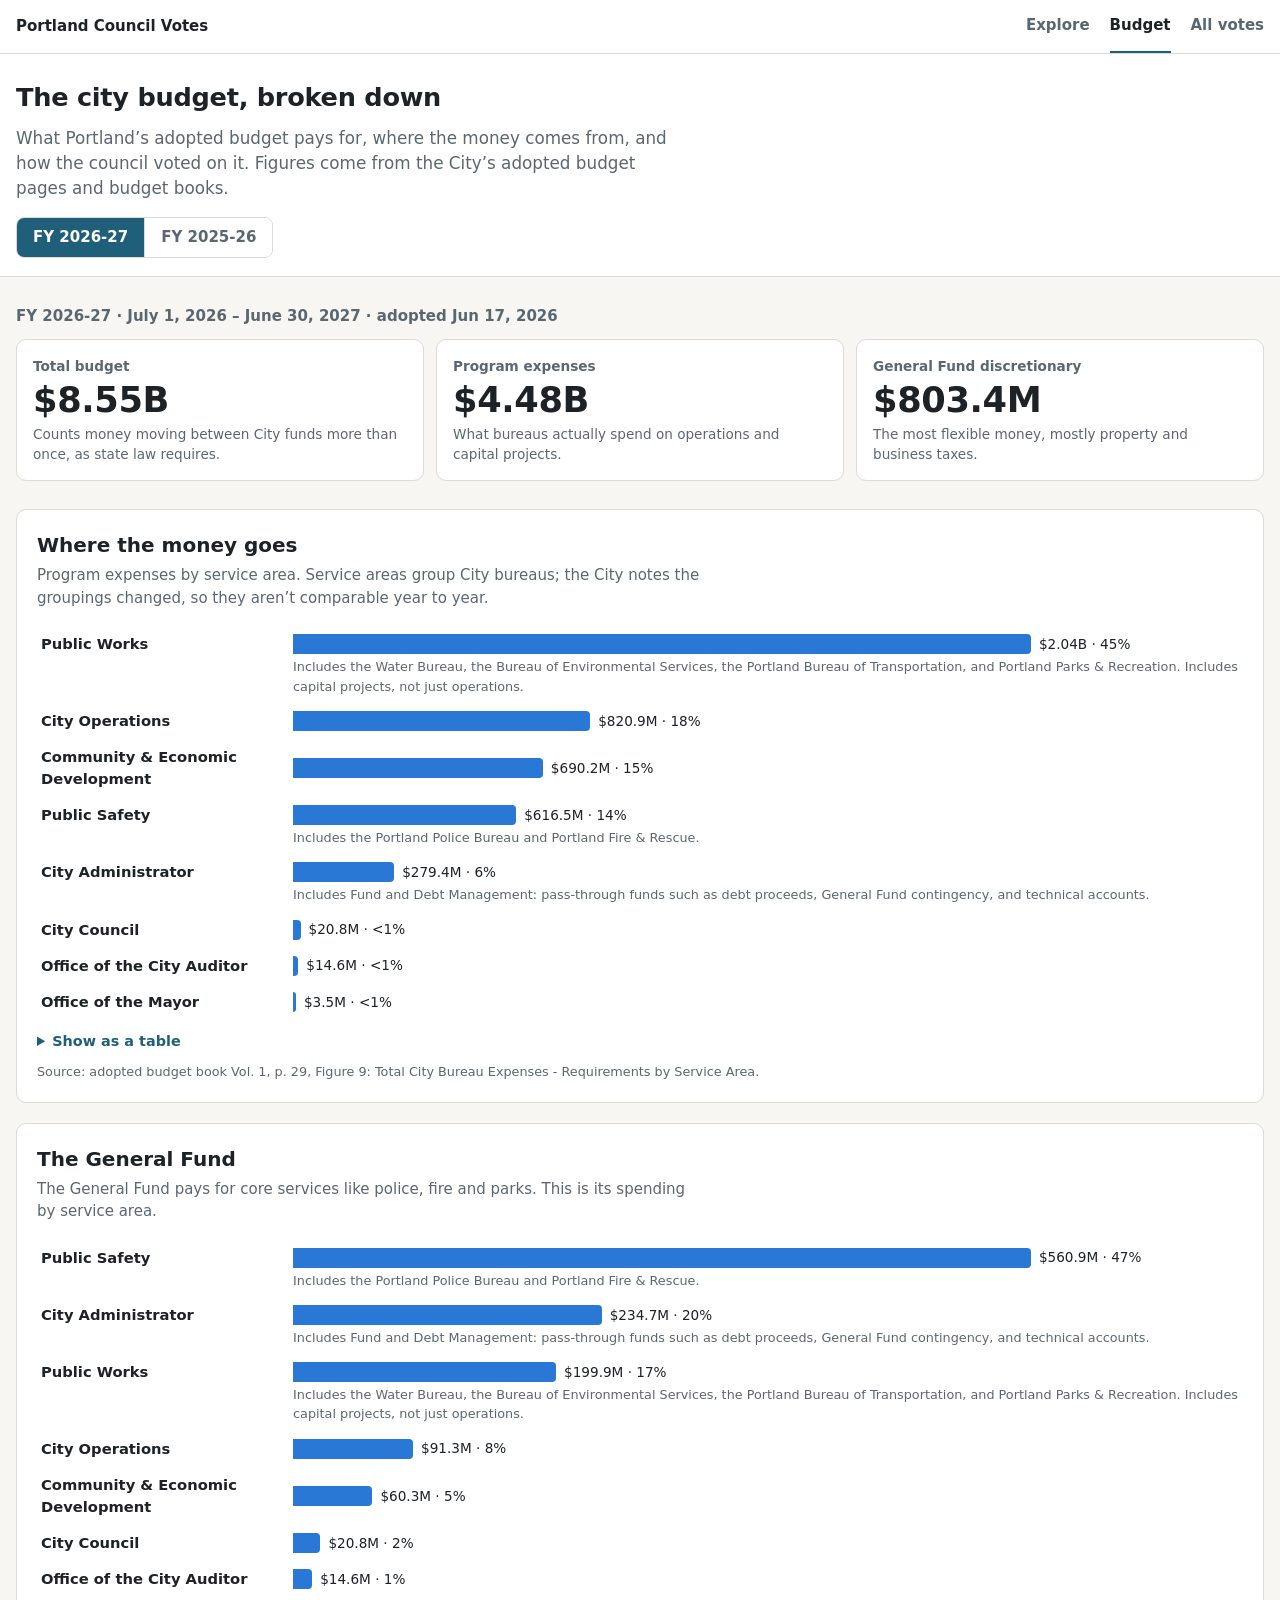
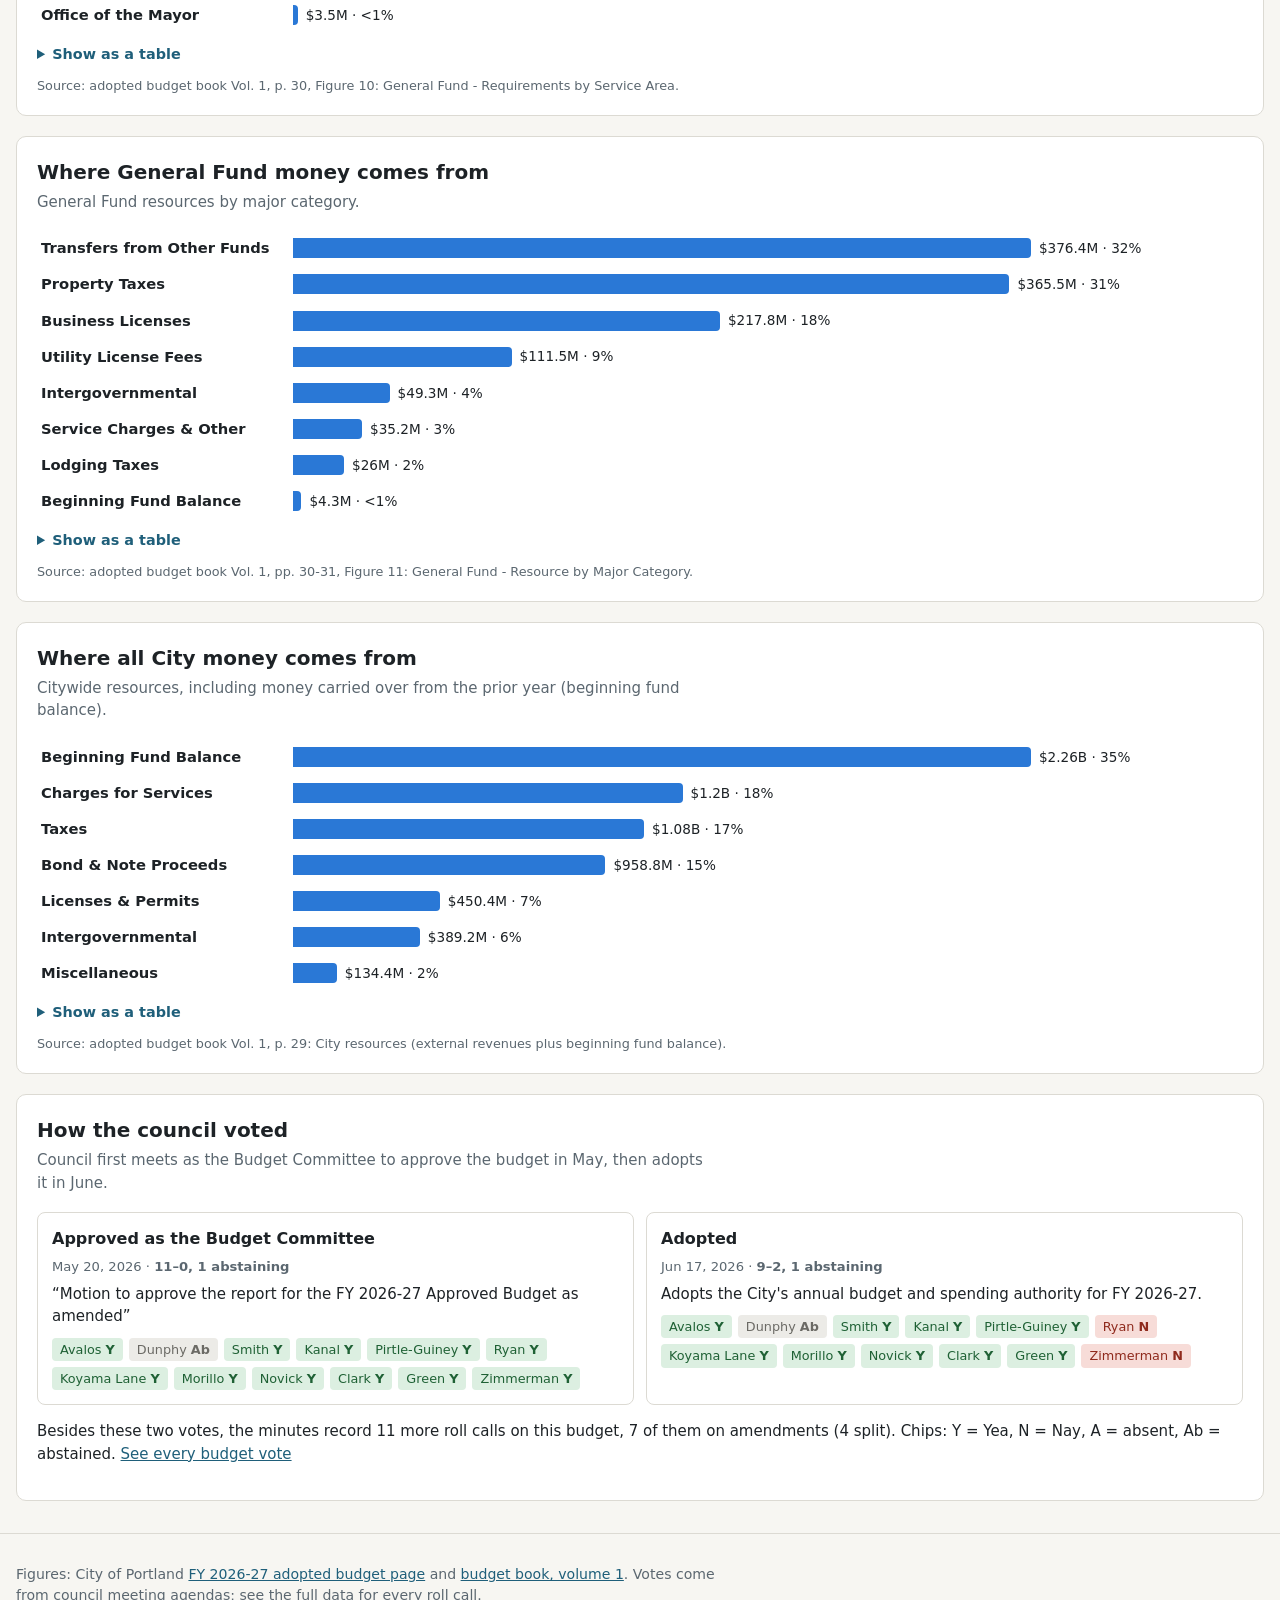
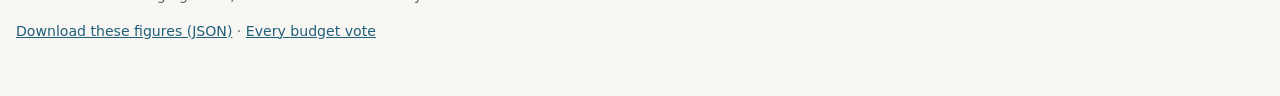
==== budget.html @ 627d837e "Add a budget breakdown page budget.html shows each adopted budget (FY 2025-26 and FY 2026-27): headl" ====
<!doctype html>
<html lang="en">
<head>
  <meta charset="utf-8">
  <meta name="viewport" content="width=device-width, initial-scale=1">
  <title>City Budget · Portland Council Votes</title>
  <meta name="description" content="Portland's adopted city budget broken down: where the money goes, where it comes from, and how the council voted on it.">
  <link rel="stylesheet" href="assets/style.css">
</head>
<body>
  <nav class="site-nav">
    <div class="wrap">
      <a class="brand" href="./">Portland Council Votes</a>
      <a href="./">Explore</a>
      <a href="budget.html" aria-current="page">Budget</a>
      <a href="data.html">All votes</a>
    </div>
  </nav>

  <header class="page-header">
    <div class="wrap">
      <h1>The city budget, broken down</h1>
      <p class="lede">What Portland’s adopted budget pays for, where the money comes from, and how the council voted on it. Figures come from the City’s adopted budget pages and budget books.</p>
      <div class="year-switch" role="radiogroup" aria-label="Budget year" id="years"></div>
    </div>
  </header>

  <main class="wrap" id="budget" aria-live="polite">
    <p class="empty">Loading the budget…</p>
  </main>

  <footer class="site-footer wrap">
    <p id="sources"></p>
    <p><a href="data/budget.json" download>Download these figures (JSON)</a> · <a href="data.html#theme=FY+Budget&amp;show=all">Every budget vote</a></p>
  </footer>

  <script src="assets/common.js"></script>
  <script src="assets/budget.js"></script>
</body>
</html>
---- assets/style.css ----
:root {
  color-scheme: light dark;
  --bg: #f7f6f2;
  --surface: #ffffff;
  --text: #1d2226;
  --muted: #5b6770;
  --rule: #dcdad3;
  --accent: #1f5f7a;
  --accent-soft: #e3eef3;
  --on-accent: #ffffff;
  --tag-theme-bg: #e3eef3;
  --tag-theme-fg: #1f4f63;
  --tag-place-bg: #eeeae0;
  --tag-place-fg: #5a4a2a;
  --yea-bg: #dcefe1;
  --yea-fg: #1f6135;
  --nay-bg: #f7dcd8;
  --nay-fg: #8f2a1d;
  --other-bg: #ecebe7;
  --other-fg: #6b6a65;
  --split: #b5561f;
  --focus-ring: #1f5f7a;
  --bar: #2a78d6;
}

@media (prefers-color-scheme: dark) {
  :root:not([data-theme="light"]) {
    --bg: #14171a;
    --surface: #1c2024;
    --text: #e6e8ea;
    --muted: #9ba5ad;
    --rule: #30363c;
    --accent: #7fbfd9;
    --accent-soft: #1f3540;
    --on-accent: #0e1a20;
    --tag-theme-bg: #1f3540;
    --tag-theme-fg: #b6dcec;
    --tag-place-bg: #3a3326;
    --tag-place-fg: #e5d6b4;
    --yea-bg: #1c3a26;
    --yea-fg: #9fdcaf;
    --nay-bg: #45221d;
    --nay-fg: #f2aea3;
    --other-bg: #2a2e32;
    --other-fg: #a3a8ad;
    --split: #f0a06c;
    --focus-ring: #7fbfd9;
    --bar: #3987e5;
  }
}

* { box-sizing: border-box; }

body {
  margin: 0;
  background: var(--bg);
  color: var(--text);
  font: 15px/1.5 system-ui, -apple-system, "Segoe UI", Roboto, sans-serif;
}

a { color: var(--accent); }

.wrap {
  max-width: 1280px;
  margin: 0 auto;
  padding: 0 16px;
}

.sr-only {
  position: absolute;
  width: 1px;
  height: 1px;
  overflow: hidden;
  clip: rect(0 0 0 0);
  white-space: nowrap;
}

:focus-visible { outline: 2px solid var(--focus-ring); outline-offset: 2px; }

/* Navigation */
.site-nav {
  background: var(--surface);
  border-bottom: 1px solid var(--rule);
}
.site-nav .wrap {
  display: flex;
  flex-wrap: wrap;
  align-items: center;
  gap: 4px 20px;
  min-height: 52px;
}
.site-nav a {
  color: var(--muted);
  text-decoration: none;
  font-weight: 600;
  padding: 14px 0;
  border-bottom: 2px solid transparent;
}
.site-nav a[aria-current="page"] { color: var(--text); border-bottom-color: var(--accent); }
.site-nav .brand {
  color: var(--text);
  margin-right: auto;
  border: 0;
  white-space: nowrap;
  overflow: hidden;
  text-overflow: ellipsis;
}
@media (max-width: 480px) {
  .site-nav .wrap { flex-wrap: nowrap; gap: 14px; }
  .site-nav a { font-size: 0.9rem; }
}

/* Headers */
.hero, .page-header {
  border-bottom: 1px solid var(--rule);
  background: var(--surface);
}
.hero { padding: 40px 0 36px; }
.page-header { padding: 24px 0 18px; }
.hero h1, .page-header h1 {
  margin: 0;
  letter-spacing: -0.01em;
  text-wrap: balance;
}
.hero h1 { font-size: clamp(1.7rem, 4vw, 2.4rem); max-width: 24ch; }
.page-header h1 { font-size: 1.6rem; }
.lede {
  margin: 10px 0 0;
  max-width: 62ch;
  color: var(--muted);
  font-size: 1.05rem;
}
.stats, .summary { margin: 16px 0 0; font-weight: 600; }
.summary { margin-top: 6px; }
.button {
  display: inline-block;
  margin-top: 18px;
  padding: 10px 18px;
  border-radius: 8px;
  background: var(--accent);
  color: var(--on-accent);
  font-weight: 600;
  text-decoration: none;
}
.button:hover { filter: brightness(1.08); }

/* Home: sections */
.explore { margin: 40px 0; }
.explore h2 { margin: 0; font-size: 1.35rem; }
.section-lede { margin: 4px 0 18px; color: var(--muted); max-width: 70ch; }

/* Councilors */
.districts {
  display: grid;
  grid-template-columns: repeat(auto-fit, minmax(270px, 1fr));
  gap: 16px;
}
.district {
  background: var(--surface);
  border: 1px solid var(--rule);
  border-radius: 10px;
  padding: 14px;
}
.district h3 {
  margin: 0 0 10px;
  font-size: 0.8rem;
  text-transform: uppercase;
  letter-spacing: 0.05em;
  color: var(--muted);
}
.people {
  list-style: none;
  margin: 0;
  padding: 0;
  display: grid;
  grid-template-columns: repeat(3, 1fr);
  gap: 8px;
}
.person {
  display: flex;
  flex-direction: column;
  align-items: center;
  text-align: center;
  gap: 2px;
  padding: 8px 4px;
  border-radius: 8px;
  text-decoration: none;
  color: var(--text);
}
.person:hover { background: var(--accent-soft); }
.person img {
  width: 76px;
  height: 76px;
  border-radius: 50%;
  object-fit: cover;
  margin-bottom: 6px;
  background: var(--other-bg);
}
.person-name { font-weight: 600; font-size: 0.9rem; line-height: 1.25; }
.person-meta { font-size: 0.78rem; color: var(--muted); }

/* Budget page */
.budget-callout {
  display: flex;
  flex-wrap: wrap;
  align-items: center;
  justify-content: space-between;
  gap: 12px 24px;
  padding: 20px;
  background: var(--surface);
  border: 1px solid var(--rule);
  border-radius: 10px;
}
.budget-callout .section-lede { margin-bottom: 0; }
.budget-callout .button { margin-top: 0; }
.year-switch { display: inline-flex; margin-top: 16px; border: 1px solid var(--rule); border-radius: 8px; overflow: hidden; }
.year-switch button {
  font: inherit;
  font-weight: 600;
  padding: 8px 16px;
  border: 0;
  background: var(--surface);
  color: var(--muted);
  cursor: pointer;
}
.year-switch button + button { border-left: 1px solid var(--rule); }
.year-switch button[aria-checked="true"] { background: var(--accent); color: var(--on-accent); }
.headline { margin: 28px 0; }
.period { margin: 0 0 12px; color: var(--muted); font-weight: 600; }
.stats-row { display: grid; grid-template-columns: repeat(auto-fit, minmax(220px, 1fr)); gap: 12px; }
.stat {
  display: flex;
  flex-direction: column;
  gap: 4px;
  padding: 16px;
  background: var(--surface);
  border: 1px solid var(--rule);
  border-radius: 10px;
}
.stat-label { font-size: 0.85rem; font-weight: 600; color: var(--muted); }
.stat-value { font-size: 2.2rem; font-weight: 700; line-height: 1.1; letter-spacing: -0.01em; }
.stat-note { font-size: 0.85rem; color: var(--muted); }
.chart-card {
  margin: 20px 0;
  padding: 20px;
  background: var(--surface);
  border: 1px solid var(--rule);
  border-radius: 10px;
}
.chart-card h2 { margin: 0; font-size: 1.25rem; }
.bars-wrap { position: relative; }
.bars { list-style: none; margin: 0; padding: 0; display: grid; gap: 2px; }
.bar-row {
  display: grid;
  grid-template-columns: minmax(120px, 15rem) 1fr;
  column-gap: 12px;
  align-items: center;
  padding: 6px 4px;
  border-radius: 6px;
}
.bar-row:hover, .bar-row:focus-visible { background: var(--accent-soft); }
.bar-name { font-weight: 600; font-size: 0.92rem; }
.bar-track { display: flex; align-items: center; gap: 8px; min-width: 0; }
.bar {
  flex: none;
  width: calc(var(--w) * 0.78);
  height: 20px;
  background: var(--bar);
  border-radius: 0 4px 4px 0;
}
.bar-value { font-size: 0.85rem; color: var(--text); white-space: nowrap; font-variant-numeric: tabular-nums; }
.bar-desc { grid-column: 2; font-size: 0.8rem; color: var(--muted); margin-top: 2px; }
.bar-tip {
  position: absolute;
  z-index: 3;
  pointer-events: none;
  max-width: 320px;
  padding: 6px 10px;
  border-radius: 6px;
  background: var(--text);
  color: var(--bg);
  font-size: 0.82rem;
}
.as-table { margin-top: 12px; }
.as-table summary { cursor: pointer; color: var(--accent); font-weight: 600; font-size: 0.9rem; }
.mini-table { margin-top: 8px; border-collapse: collapse; font-size: 0.88rem; font-variant-numeric: tabular-nums; }
.mini-table th, .mini-table td { padding: 4px 12px 4px 0; border-bottom: 1px solid var(--rule); text-align: left; }
.mini-table td { text-align: right; }
.mini-table tfoot th, .mini-table tfoot td { font-weight: 700; border-bottom: 0; }
.chart-source { margin: 10px 0 0; font-size: 0.8rem; color: var(--muted); }
.vote-cards { display: grid; grid-template-columns: repeat(auto-fit, minmax(300px, 1fr)); gap: 12px; margin-bottom: 12px; }
.vote-card { padding: 14px; border: 1px solid var(--rule); border-radius: 8px; }
.vote-card h3 { margin: 0; font-size: 1rem; }
.vote-card p { margin: 6px 0 0; }
.chips { list-style: none; margin: 10px 0 0; padding: 0; display: flex; flex-wrap: wrap; gap: 6px; }
.chip { font-size: 0.8rem; padding: 2px 8px; border-radius: 4px; background: var(--other-bg); color: var(--other-fg); }
.chip.v-yea { background: var(--yea-bg); color: var(--yea-fg); }
.chip.v-nay { background: var(--nay-bg); color: var(--nay-fg); }
@media (max-width: 600px) {
  .bar-row { grid-template-columns: 1fr; row-gap: 4px; }
  .bar-desc { grid-column: 1; }
  .bar { width: calc(var(--w) * 0.62); }
  .stat-value { font-size: 1.8rem; }
}

/* Themes */
.theme-grid {
  display: grid;
  grid-template-columns: repeat(auto-fill, minmax(170px, 1fr));
  gap: 12px;
}
.theme-card {
  display: flex;
  flex-direction: column;
  gap: 6px;
  padding: 16px;
  background: var(--surface);
  border: 1px solid var(--rule);
  border-radius: 10px;
  color: var(--text);
  text-decoration: none;
}
.theme-card:hover { border-color: var(--accent); }
.theme-icon {
  display: inline-grid;
  place-items: center;
  width: 52px;
  height: 52px;
  border-radius: 12px;
  background: var(--accent-soft);
  color: var(--accent);
  margin-bottom: 4px;
}
.theme-name { font-weight: 600; line-height: 1.25; }
.theme-count { font-size: 0.85rem; color: var(--muted); }

/* News */
.news-list { list-style: none; margin: 0; padding: 0; display: grid; gap: 12px; }
.news-list > li {
  background: var(--surface);
  border: 1px solid var(--rule);
  border-radius: 8px;
  padding: 12px 14px;
}
.news-vote { margin: 0; }
.news-vote > a { font-weight: 600; color: var(--text); text-decoration: none; }
.news-vote > a:hover { text-decoration: underline; }
.outlet { color: var(--muted); font-size: 0.88rem; }

/* Data page: councilor banner */
.councilor-banner {
  display: flex;
  gap: 16px;
  align-items: center;
  margin: 20px 0 0;
  padding: 14px 16px;
  background: var(--surface);
  border: 1px solid var(--rule);
  border-radius: 10px;
}
.councilor-banner[hidden] { display: none; }
.councilor-banner img { width: 72px; height: 72px; border-radius: 50%; object-fit: cover; flex: none; }
.councilor-banner h2 { margin: 0; font-size: 1.2rem; }
.councilor-banner p { margin: 2px 0 0; }

/* Filters */
.filters {
  display: flex;
  flex-wrap: wrap;
  align-items: flex-end;
  gap: 12px 14px;
  margin: 20px 0;
}
.field {
  display: flex;
  flex-direction: column;
  gap: 4px;
  min-width: 150px;
  flex: 1 1 150px;
}
.field-search { flex: 2 1 260px; }
.field span {
  font-size: 0.8rem;
  font-weight: 600;
  color: var(--muted);
  text-transform: uppercase;
  letter-spacing: 0.04em;
}
input[type="search"], select {
  width: 100%;
  font: inherit;
  color: inherit;
  background: var(--surface);
  border: 1px solid var(--rule);
  border-radius: 6px;
  padding: 8px 10px;
}
.check {
  display: flex;
  align-items: center;
  gap: 8px;
  padding: 8px 0;
  white-space: nowrap;
}
.check input { width: 18px; height: 18px; accent-color: var(--accent); }
.reset {
  font: inherit;
  color: var(--accent);
  background: none;
  border: 1px solid var(--rule);
  border-radius: 6px;
  padding: 8px 12px;
  cursor: pointer;
}
.reset:hover { border-color: var(--accent); }

/* Table. The scroll box has its own height so the header row stays frozen while scrolling. */
.table-scroll {
  overflow: auto;
  max-height: calc(100vh - 32px);
  background: var(--surface);
  border: 1px solid var(--rule);
  border-radius: 8px;
}
.votes {
  width: 100%;
  border-collapse: separate;
  border-spacing: 0;
  font-variant-numeric: tabular-nums;
}
.votes th, .votes td {
  padding: 10px 12px;
  border-bottom: 1px solid var(--rule);
  text-align: left;
  vertical-align: top;
}
.votes tbody tr:last-child td { border-bottom: 0; }
.votes thead th {
  position: sticky;
  top: 0;
  z-index: 2;
  background: var(--surface);
  font-size: 0.8rem;
  color: var(--muted);
  vertical-align: bottom;
  box-shadow: 0 1px 0 var(--rule);
}
.c-date { white-space: nowrap; width: 7.5rem; }
.c-item { min-width: 280px; max-width: 460px; }
.c-tags { min-width: 150px; }
.c-tally { white-space: nowrap; }
.c-tally.is-split { color: var(--split); font-weight: 600; }

.item-title { font-weight: 600; text-decoration: none; }
.kind {
  display: inline-block;
  margin-bottom: 4px;
  padding: 1px 8px;
  border-radius: 4px;
  font-size: 0.72rem;
  font-weight: 700;
  text-transform: uppercase;
  letter-spacing: 0.04em;
  background: var(--other-bg);
  color: var(--other-fg);
}
.kind-amendment { background: var(--accent-soft); color: var(--accent); }
.motion { margin: 0; }
.note { margin: 4px 0 0; font-size: 0.85rem; font-style: italic; color: var(--split); }
.votes tr.is-motion td { background: color-mix(in srgb, var(--bg) 45%, var(--surface)); }
.item-title:hover { text-decoration: underline; }
.synopsis { margin: 4px 0 0; }
.meta { margin: 4px 0 0; font-size: 0.82rem; color: var(--muted); }
.news { margin: 6px 0 0; padding-left: 18px; font-size: 0.85rem; }
.news li { margin: 2px 0; }

.tag {
  display: inline-block;
  margin: 0 4px 4px 0;
  padding: 1px 8px;
  border-radius: 999px;
  font-size: 0.8rem;
}
.tag-theme { background: var(--tag-theme-bg); color: var(--tag-theme-fg); }
.tag-place { background: var(--tag-place-bg); color: var(--tag-place-fg); }

/* Vote columns: names run vertically so twelve columns stay narrow; district sits underneath. */
.votes thead th.v-head { padding: 10px 4px 8px; text-align: center; }
.v-name {
  display: block;
  margin: 0 auto;
  writing-mode: vertical-rl;
  transform: rotate(180deg);
  white-space: nowrap;
  color: var(--text);
}
.v-district {
  display: block;
  margin-top: 6px;
  font-size: 0.72rem;
  font-weight: 700;
  color: var(--accent);
}
.v-head.d-start, .votes td.v.d-start { border-left: 1px solid var(--rule); }
.votes td.v {
  padding: 10px 4px;
  text-align: center;
  font-size: 0.8rem;
  font-weight: 700;
}
.v span[aria-hidden] {
  display: inline-block;
  min-width: 26px;
  padding: 2px 4px;
  border-radius: 4px;
}
.v-yea span[aria-hidden] { background: var(--yea-bg); color: var(--yea-fg); }
.v-nay span[aria-hidden] { background: var(--nay-bg); color: var(--nay-fg); }
.v-absent span[aria-hidden],
.v-abstain span[aria-hidden],
.v-none span[aria-hidden] { background: var(--other-bg); color: var(--other-fg); }
.v-head.is-focus, .v.is-focus { box-shadow: inset 0 0 0 2px var(--accent); }
.votes thead th.v-head.is-focus { box-shadow: inset 0 0 0 2px var(--accent), 0 1px 0 var(--rule); }

.empty {
  padding: 32px 16px;
  text-align: center;
  color: var(--muted);
  background: var(--surface);
  border: 1px solid var(--rule);
  border-radius: 8px;
}

/* Tablets and phones */
@media (max-width: 860px) {
}

/* Phones: each vote becomes a card, councilor votes wrap as labelled chips. */
@media (max-width: 720px) {
  .people { grid-template-columns: repeat(3, 1fr); }
  .person img { width: 64px; height: 64px; }
  .table-scroll { overflow: visible; max-height: none; background: none; border: 0; }
  .votes thead { position: absolute; width: 1px; height: 1px; overflow: hidden; clip: rect(0 0 0 0); }
  .votes, .votes tbody { display: block; }
  .votes tr {
    display: flex;
    flex-wrap: wrap;
    gap: 6px;
    margin-bottom: 12px;
    padding: 14px;
    background: var(--surface);
    border: 1px solid var(--rule);
    border-radius: 8px;
  }
  .votes td, .votes tbody tr:last-child td { border: 0; padding: 0; }
  .c-date, .c-item, .c-tags, .c-tally { flex: 1 1 100%; max-width: none; min-width: 0; }
  .c-date { color: var(--muted); font-size: 0.85rem; }
  .c-tally::before { content: "Yea–Nay: "; color: var(--muted); font-weight: 400; }
  .votes td.v { padding: 0; font-weight: 600; }
  .v::before {
    content: attr(data-name);
    display: inline-block;
    margin-right: 4px;
    color: var(--muted);
    font-weight: 400;
  }
  .v.is-focus { box-shadow: none; outline: 2px solid var(--accent); border-radius: 4px; }
  .councilor-banner { align-items: flex-start; }
}

/* Footer */
.site-footer {
  margin-top: 32px;
  padding-top: 16px;
  padding-bottom: 40px;
  border-top: 1px solid var(--rule);
  color: var(--muted);
  font-size: 0.88rem;
}
.site-footer p { max-width: 80ch; }
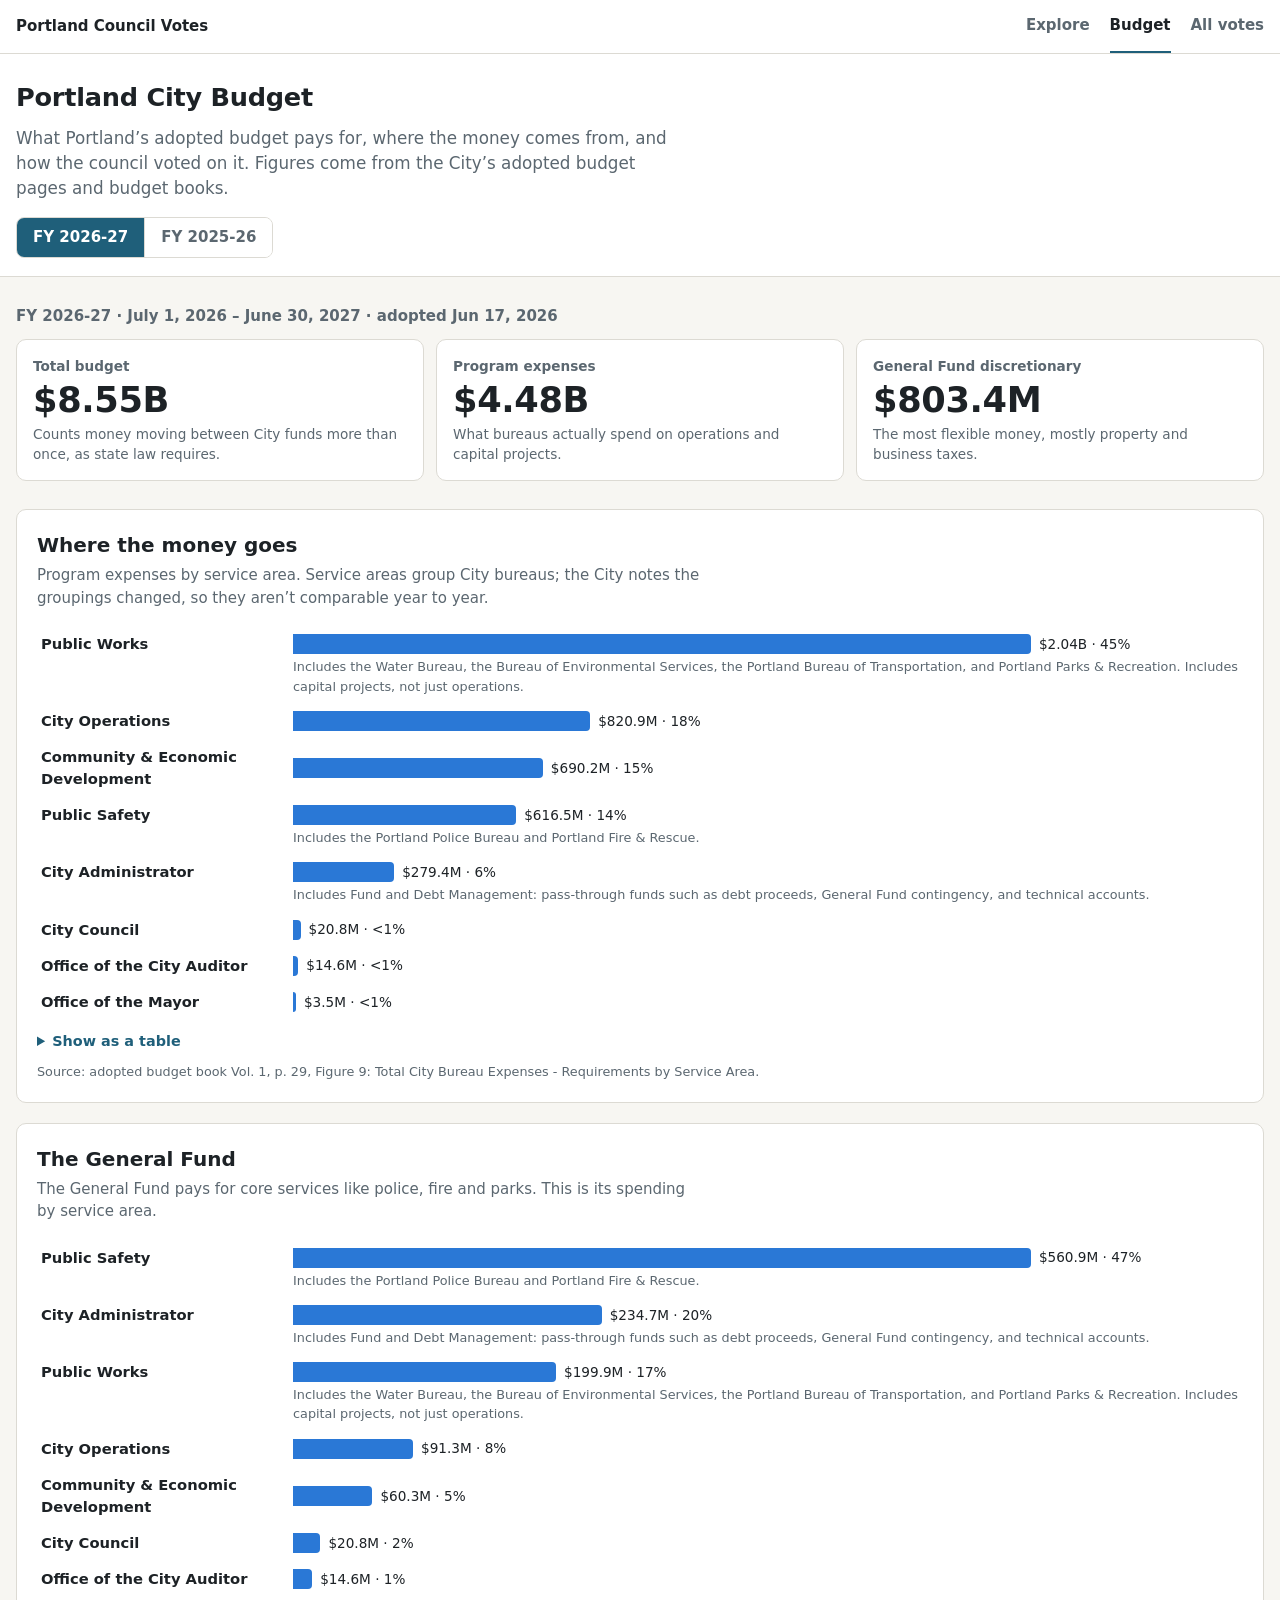
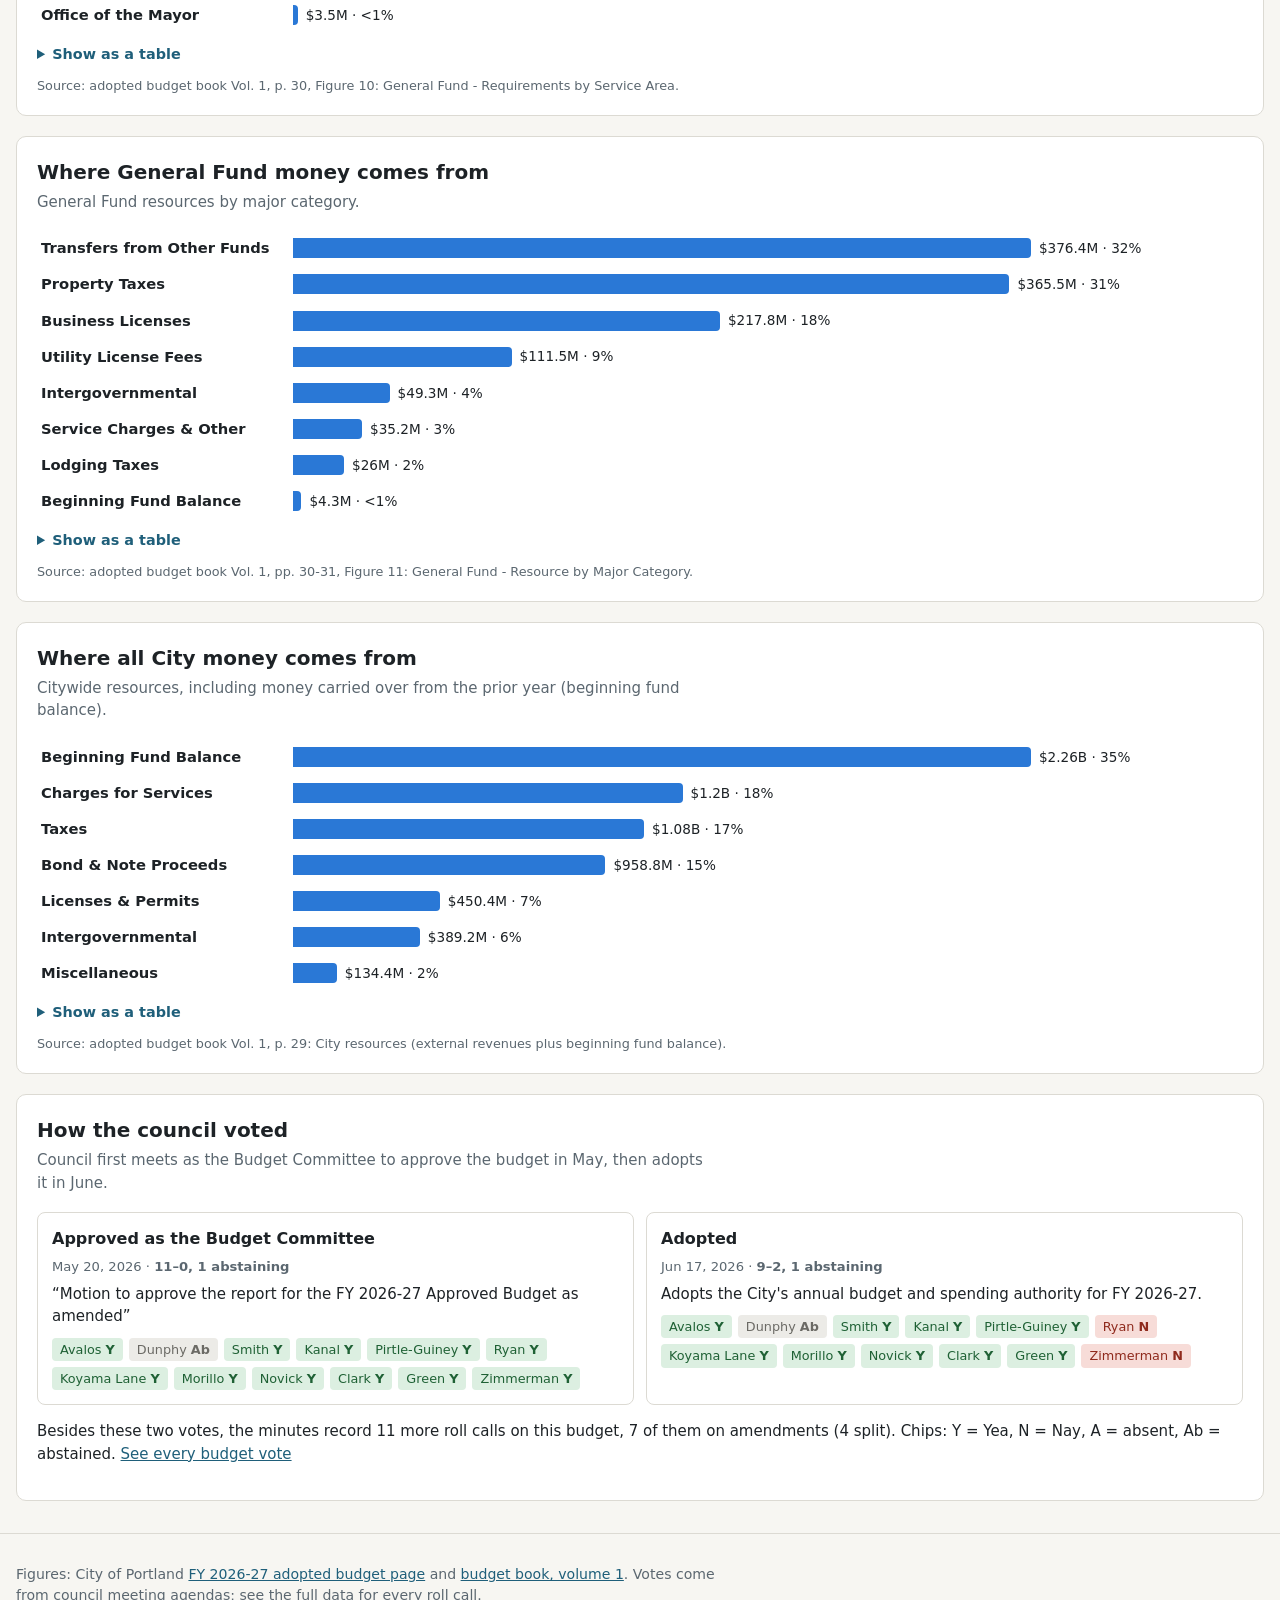
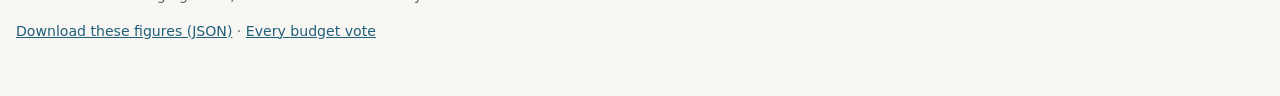
==== commit 2eb7f777: "Rename budget heading to "Portland City Budget" and enlarge section headings Co-Authored-By: Claude " ====
--- a/budget.html
+++ b/budget.html
@@ -5,7 +5,7 @@
   <meta name="viewport" content="width=device-width, initial-scale=1">
   <title>City Budget · Portland Council Votes</title>
   <meta name="description" content="Portland's adopted city budget broken down: where the money goes, where it comes from, and how the council voted on it.">
-  <link rel="stylesheet" href="assets/style.css">
+  <link rel="stylesheet" href="assets/style.css?v=20260923d">
 </head>
 <body>
   <nav class="site-nav">
@@ -19,7 +19,7 @@
 
   <header class="page-header">
     <div class="wrap">
-      <h1>The city budget, broken down</h1>
+      <h1>Portland City Budget</h1>
       <p class="lede">What Portland’s adopted budget pays for, where the money comes from, and how the council voted on it. Figures come from the City’s adopted budget pages and budget books.</p>
       <div class="year-switch" role="radiogroup" aria-label="Budget year" id="years"></div>
     </div>
@@ -34,7 +34,7 @@
     <p><a href="data/budget.json" download>Download these figures (JSON)</a> · <a href="data.html#theme=FY+Budget&amp;show=all">Every budget vote</a></p>
   </footer>
 
-  <script src="assets/common.js"></script>
-  <script src="assets/budget.js"></script>
+  <script src="assets/common.js?v=20260923d"></script>
+  <script src="assets/budget.js?v=20260923d"></script>
 </body>
 </html>
--- a/assets/style.css
+++ b/assets/style.css
@@ -21,6 +21,7 @@
   --split: #b5561f;
   --focus-ring: #1f5f7a;
   --bar: #2a78d6;
+  --election: #c8102e;
 }
 
 @media (prefers-color-scheme: dark) {
@@ -46,6 +47,7 @@
     --split: #f0a06c;
     --focus-ring: #7fbfd9;
     --bar: #3987e5;
+    --election: #ff5a5f;
   }
 }
 
@@ -146,14 +148,67 @@
 
 /* Home: sections */
 .explore { margin: 40px 0; }
-.explore h2 { margin: 0; font-size: 1.35rem; }
+.explore h2 { margin: 0; font-size: clamp(1.5rem, 3vw, 2rem); letter-spacing: -0.01em; }
 .section-lede { margin: 4px 0 18px; color: var(--muted); max-width: 70ch; }
 
 /* Councilors */
+/* Address -> district finder */
+.find-district {
+  margin: 12px 0 18px;
+  padding: 16px;
+  background: var(--surface);
+  border: 1px solid var(--rule);
+  border-radius: 10px;
+}
+.find-district label { display: block; font-weight: 700; margin-bottom: 8px; }
+.find-row { display: flex; gap: 8px; }
+.find-row input {
+  flex: 1;
+  min-width: 0;
+  font: inherit;
+  color: inherit;
+  background: var(--bg);
+  border: 1px solid var(--rule);
+  border-radius: 8px;
+  padding: 10px 12px;
+}
+.find-row .button { margin: 0; border: 0; font: inherit; font-weight: 600; cursor: pointer; }
+.find-result { margin: 10px 0 0; min-height: 1.5em; }
+.find-result:empty { display: none; }
+.find-result.is-found { font-size: 1.05rem; }
+.find-result.is-error { color: var(--split); }
+.find-note { margin: 8px 0 0; font-size: 0.8rem; color: var(--muted); }
+.district.is-mine { border-color: var(--accent); box-shadow: 0 0 0 3px var(--accent); }
+.district:focus { outline: none; }
+.mine-tag {
+  margin-left: 8px;
+  padding: 1px 8px;
+  border-radius: 999px;
+  font-size: 0.72rem;
+  letter-spacing: 0;
+  text-transform: none;
+  background: var(--accent);
+  color: var(--on-accent);
+}
+
+/* Two districts per row on wide screens: 1 and 2 on top, 3 and 4 below. */
 .districts {
   display: grid;
-  grid-template-columns: repeat(auto-fit, minmax(270px, 1fr));
+  grid-template-columns: repeat(2, minmax(0, 1fr));
   gap: 16px;
+}
+@media (max-width: 820px) {
+  .districts { grid-template-columns: 1fr; }
+}
+.up-tag {
+  margin-left: 8px;
+  padding: 1px 8px;
+  border-radius: 999px;
+  font-size: 0.72rem;
+  letter-spacing: 0;
+  text-transform: none;
+  color: var(--election);
+  border: 1px solid var(--election);
 }
 .district {
   background: var(--surface);
@@ -189,8 +244,10 @@
 }
 .person:hover { background: var(--accent-soft); }
 .person img {
-  width: 76px;
-  height: 76px;
+  width: 150px;
+  max-width: 100%;
+  height: auto;
+  aspect-ratio: 1;
   border-radius: 50%;
   object-fit: cover;
   margin-bottom: 6px;
@@ -198,6 +255,7 @@
 }
 .person-name { font-weight: 600; font-size: 0.9rem; line-height: 1.25; }
 .person-meta { font-size: 0.78rem; color: var(--muted); }
+.person.is-up img { box-shadow: 0 0 0 3px var(--surface), 0 0 0 7px var(--election); }
 
 /* Budget page */
 .budget-callout {
@@ -359,7 +417,7 @@
   border-radius: 10px;
 }
 .councilor-banner[hidden] { display: none; }
-.councilor-banner img { width: 72px; height: 72px; border-radius: 50%; object-fit: cover; flex: none; }
+.councilor-banner img { width: 104px; height: 104px; border-radius: 50%; object-fit: cover; flex: none; }
 .councilor-banner h2 { margin: 0; font-size: 1.2rem; }
 .councilor-banner p { margin: 2px 0 0; }
 
@@ -471,8 +529,50 @@
 .item-title:hover { text-decoration: underline; }
 .synopsis { margin: 4px 0 0; }
 .meta { margin: 4px 0 0; font-size: 0.82rem; color: var(--muted); }
-.news { margin: 6px 0 0; padding-left: 18px; font-size: 0.85rem; }
-.news li { margin: 2px 0; }
+.c-item.has-news { min-width: 420px; max-width: 620px; }
+.thumbs {
+  float: right;
+  list-style: none;
+  margin: 0 0 8px 12px;
+  padding: 0;
+  display: flex;
+  flex-direction: column;
+  gap: 8px;
+  width: 132px;
+}
+.thumb {
+  display: block;
+  text-decoration: none;
+  color: var(--text);
+  border: 1px solid var(--rule);
+  border-radius: 8px;
+  overflow: hidden;
+  background: var(--surface);
+}
+.thumb:hover { border-color: var(--accent); }
+.thumb img, .thumb-badge {
+  display: grid;
+  place-items: center;
+  width: 100%;
+  aspect-ratio: 16 / 9;
+  object-fit: cover;
+  background: var(--accent-soft);
+  color: var(--accent);
+  font-weight: 800;
+  font-size: 0.95rem;
+  letter-spacing: 0.02em;
+}
+.thumb-caption {
+  display: -webkit-box;
+  -webkit-line-clamp: 3;
+  -webkit-box-orient: vertical;
+  overflow: hidden;
+  padding: 6px 8px 0;
+  font-size: 0.76rem;
+  line-height: 1.3;
+  font-weight: 600;
+}
+.thumb-outlet { display: block; padding: 2px 8px 6px; font-size: 0.7rem; color: var(--muted); }
 
 .tag {
   display: inline-block;
@@ -537,8 +637,9 @@
 
 /* Phones: each vote becomes a card, councilor votes wrap as labelled chips. */
 @media (max-width: 720px) {
-  .people { grid-template-columns: repeat(3, 1fr); }
-  .person img { width: 64px; height: 64px; }
+  .people { grid-template-columns: repeat(2, 1fr); }
+  .person img { width: 128px; }
+  .person-name { font-size: 1rem; }
   .table-scroll { overflow: visible; max-height: none; background: none; border: 0; }
   .votes thead { position: absolute; width: 1px; height: 1px; overflow: hidden; clip: rect(0 0 0 0); }
   .votes, .votes tbody { display: block; }
@@ -554,6 +655,9 @@
   }
   .votes td, .votes tbody tr:last-child td { border: 0; padding: 0; }
   .c-date, .c-item, .c-tags, .c-tally { flex: 1 1 100%; max-width: none; min-width: 0; }
+  .c-item.has-news { min-width: 0; max-width: none; }
+  .thumbs { float: none; margin: 0 0 10px; width: auto; flex-direction: row; overflow-x: auto; }
+  .thumbs li { flex: 0 0 150px; }
   .c-date { color: var(--muted); font-size: 0.85rem; }
   .c-tally::before { content: "Yea–Nay: "; color: var(--muted); font-weight: 400; }
   .votes td.v { padding: 0; font-weight: 600; }
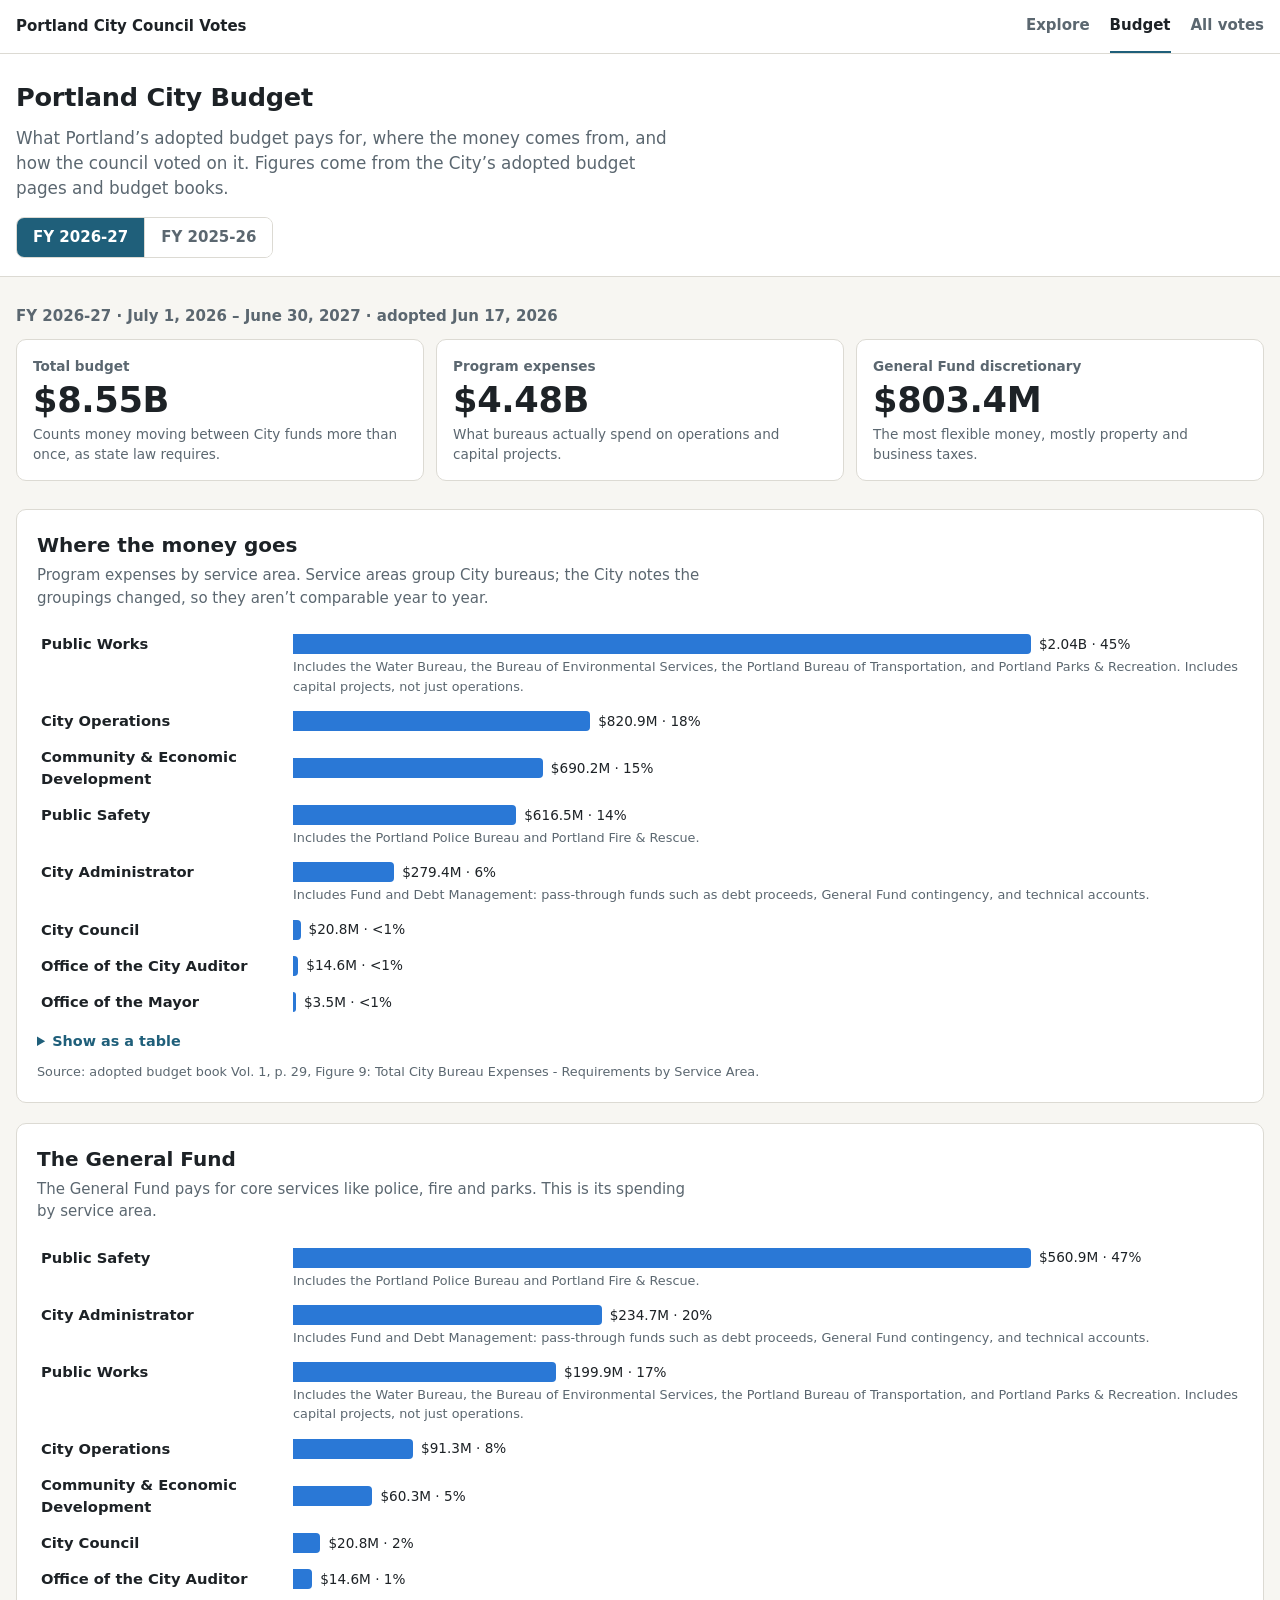
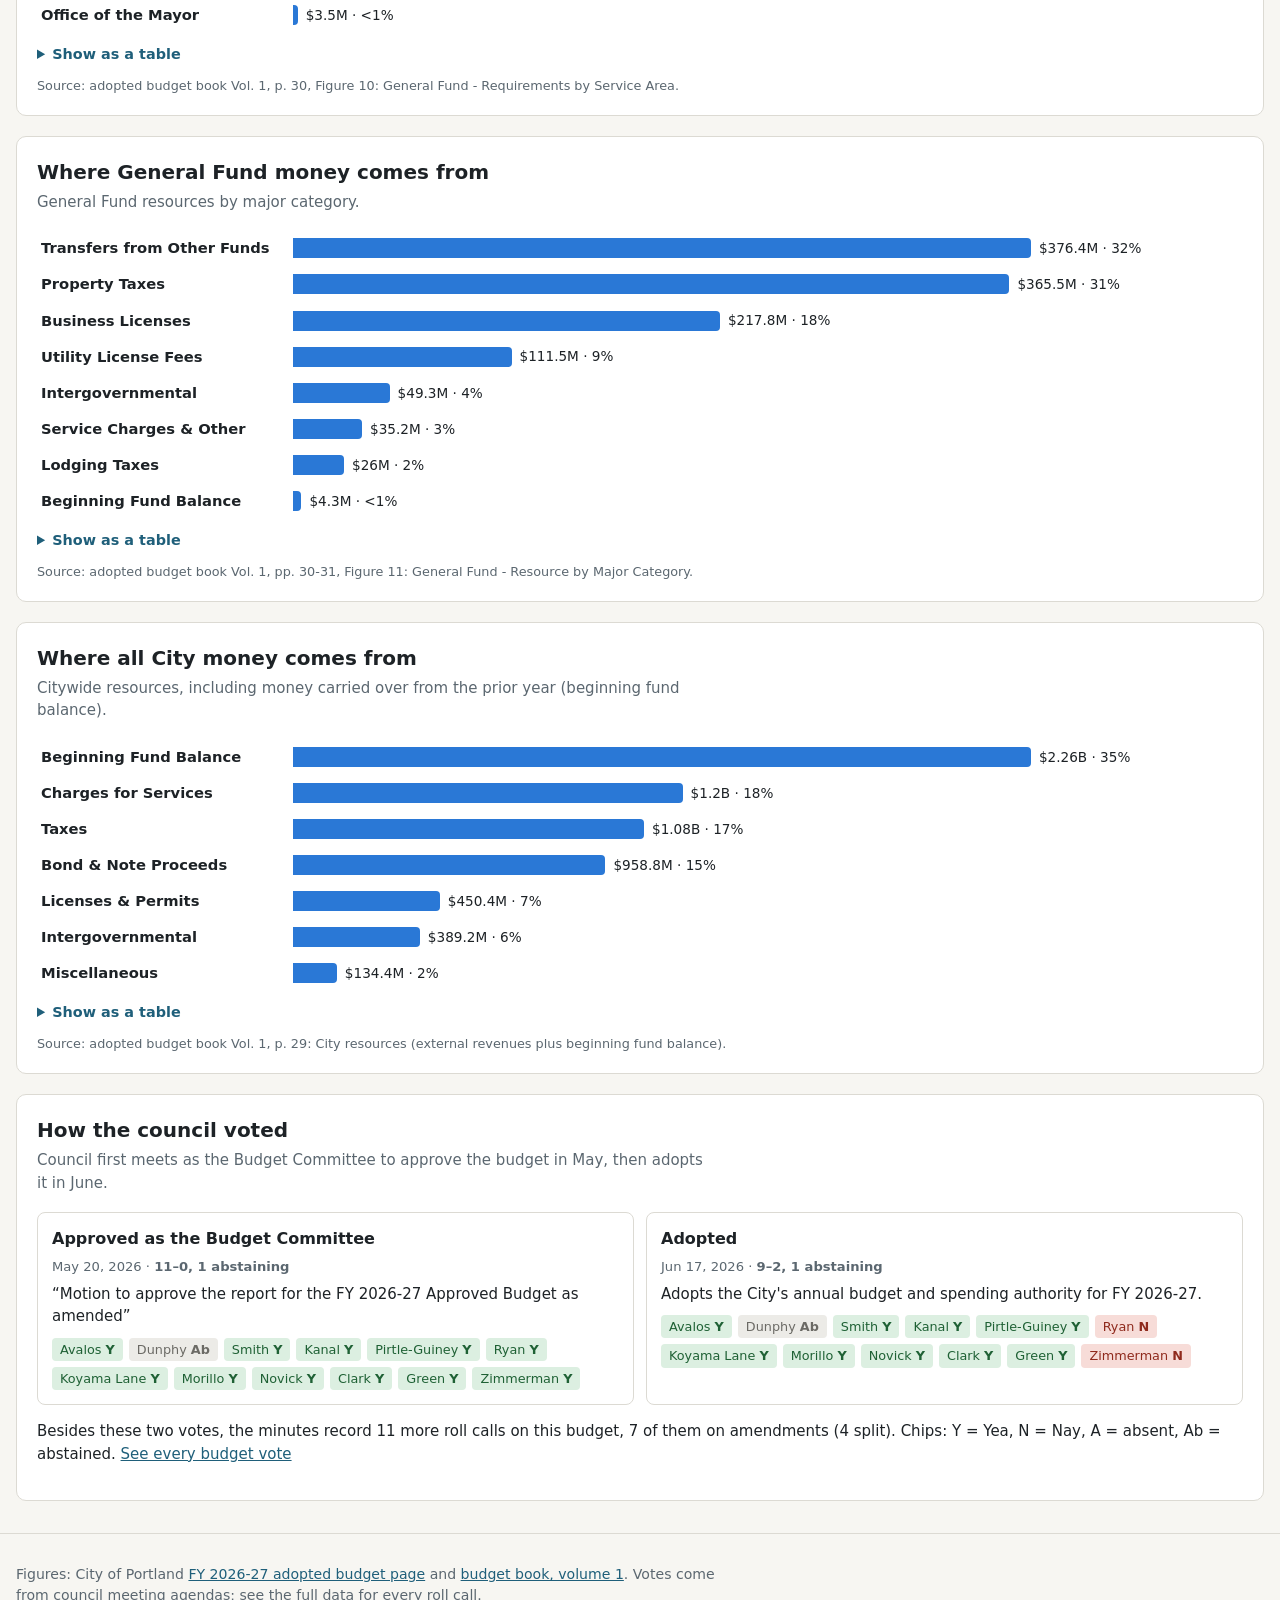
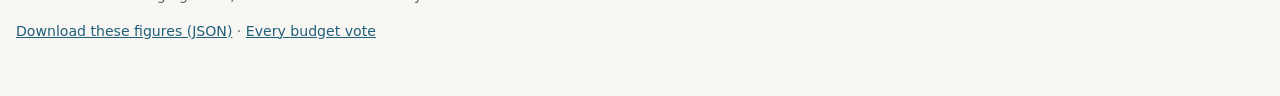
==== commit 14db6885: "One large "Portland City Council Votes" header; drop intro text The home page leads with a single la" ====
--- a/budget.html
+++ b/budget.html
@@ -3,14 +3,14 @@
 <head>
   <meta charset="utf-8">
   <meta name="viewport" content="width=device-width, initial-scale=1">
-  <title>City Budget · Portland Council Votes</title>
+  <title>City Budget · Portland City Council Votes</title>
   <meta name="description" content="Portland's adopted city budget broken down: where the money goes, where it comes from, and how the council voted on it.">
-  <link rel="stylesheet" href="assets/style.css?v=20260923d">
+  <link rel="stylesheet" href="assets/style.css?v=20260923e">
 </head>
 <body>
   <nav class="site-nav">
     <div class="wrap">
-      <a class="brand" href="./">Portland Council Votes</a>
+      <a class="brand" href="./">Portland City Council Votes</a>
       <a href="./">Explore</a>
       <a href="budget.html" aria-current="page">Budget</a>
       <a href="data.html">All votes</a>
@@ -34,7 +34,7 @@
     <p><a href="data/budget.json" download>Download these figures (JSON)</a> · <a href="data.html#theme=FY+Budget&amp;show=all">Every budget vote</a></p>
   </footer>
 
-  <script src="assets/common.js?v=20260923d"></script>
-  <script src="assets/budget.js?v=20260923d"></script>
+  <script src="assets/common.js?v=20260923e"></script>
+  <script src="assets/budget.js?v=20260923e"></script>
 </body>
 </html>
--- a/assets/style.css
+++ b/assets/style.css
@@ -124,7 +124,7 @@
   letter-spacing: -0.01em;
   text-wrap: balance;
 }
-.hero h1 { font-size: clamp(1.7rem, 4vw, 2.4rem); max-width: 24ch; }
+.hero h1 { font-size: clamp(2.2rem, 6vw, 3.6rem); line-height: 1.05; letter-spacing: -0.02em; }
 .page-header h1 { font-size: 1.6rem; }
 .lede {
   margin: 10px 0 0;
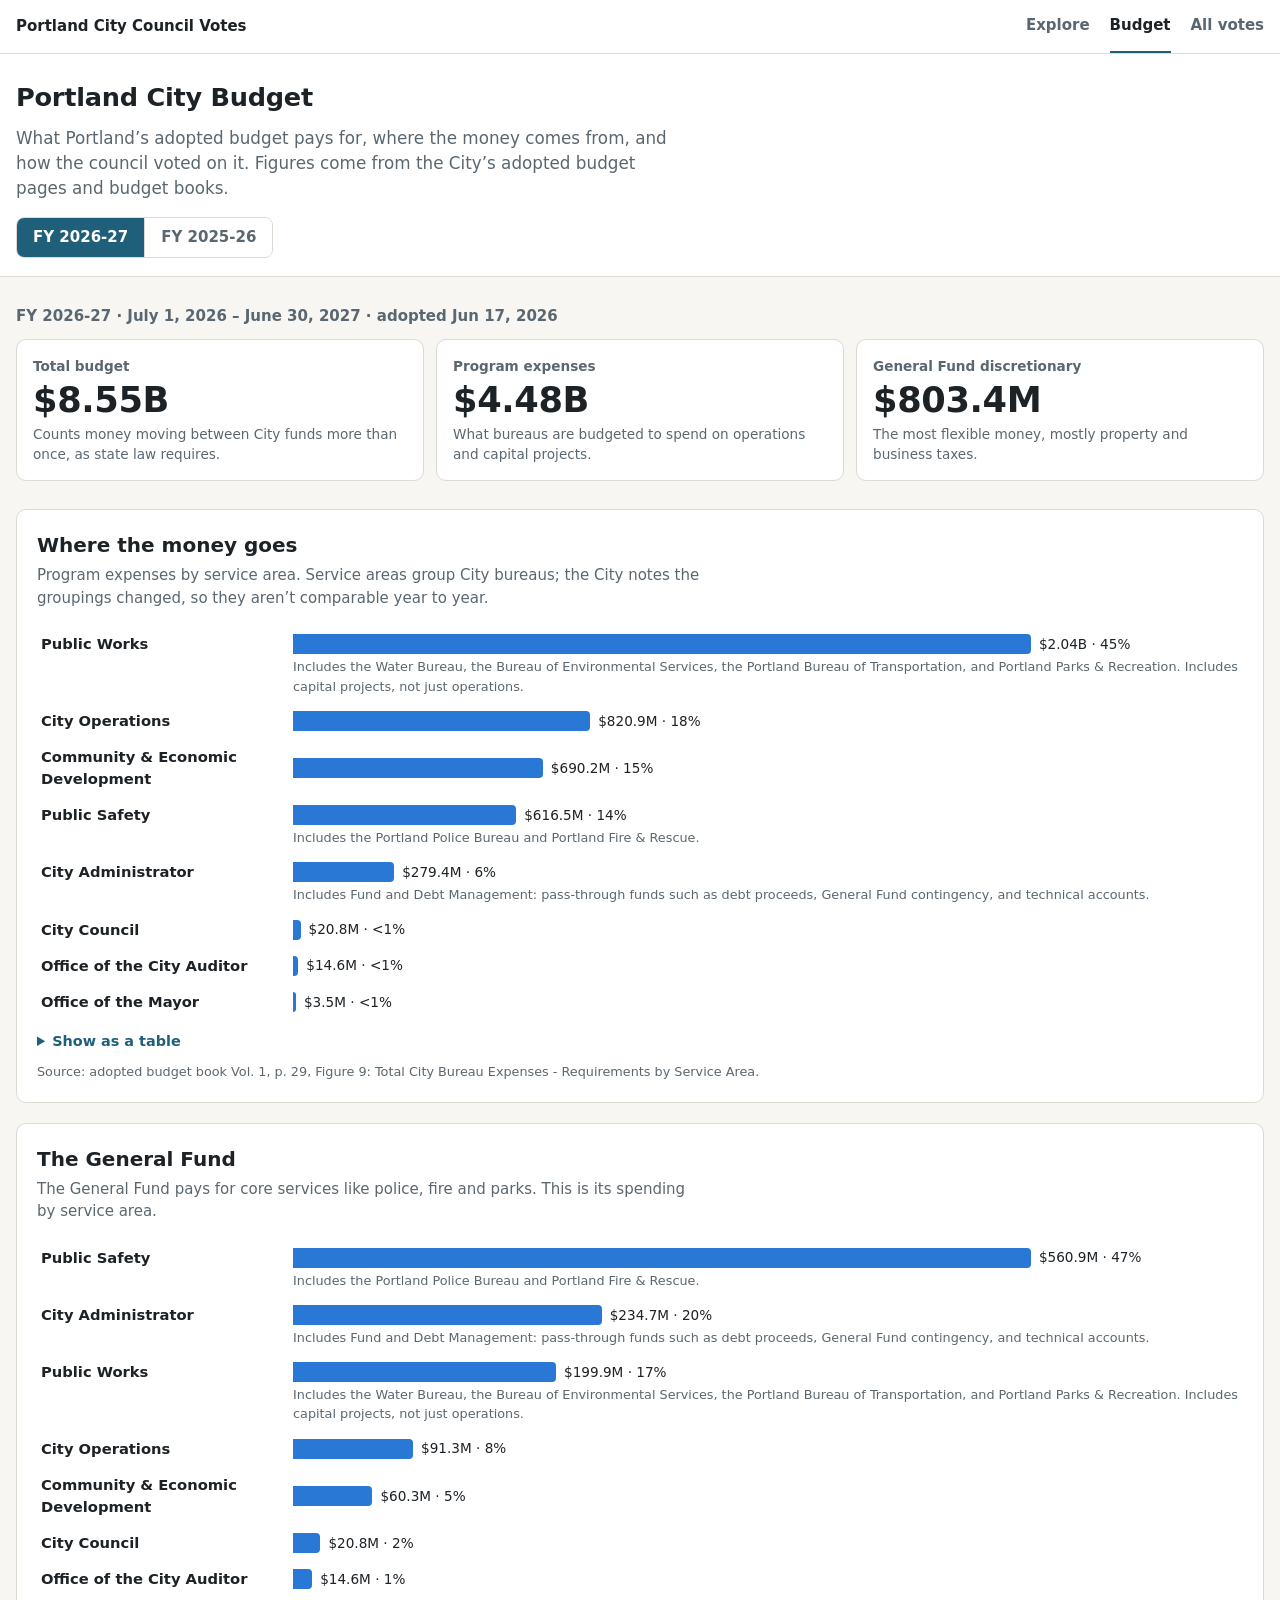
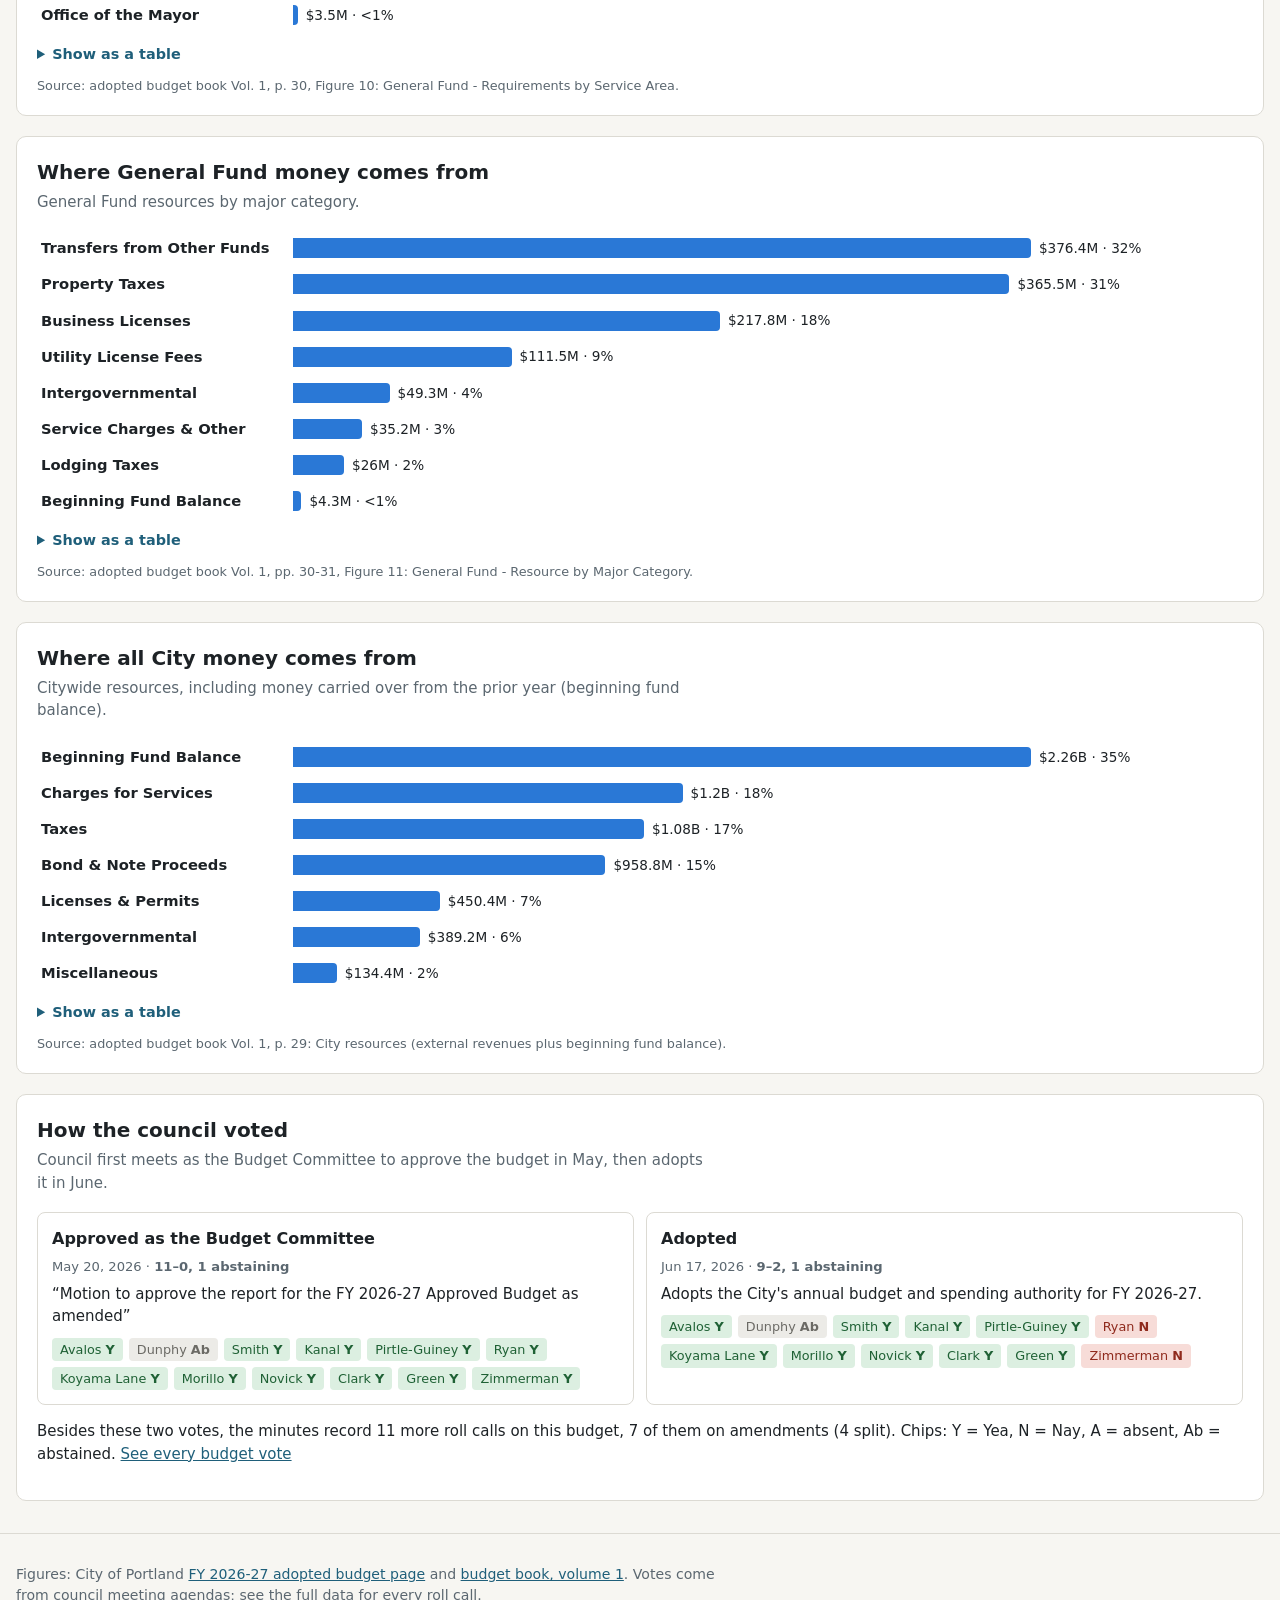
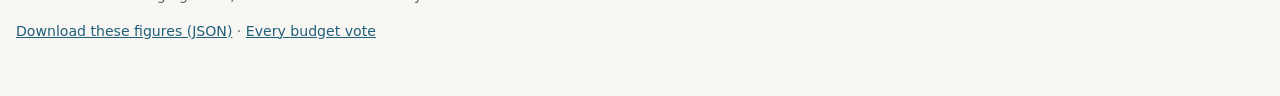
==== commit 7534560c: "Fixes from a second accuracy check Rechecked everything added since the first check: all 59 news lin" ====
--- a/budget.html
+++ b/budget.html
@@ -5,7 +5,7 @@
   <meta name="viewport" content="width=device-width, initial-scale=1">
   <title>City Budget · Portland City Council Votes</title>
   <meta name="description" content="Portland's adopted city budget broken down: where the money goes, where it comes from, and how the council voted on it.">
-  <link rel="stylesheet" href="assets/style.css?v=20260923e">
+  <link rel="stylesheet" href="assets/style.css?v=20260923f">
 </head>
 <body>
   <nav class="site-nav">
@@ -34,7 +34,7 @@
     <p><a href="data/budget.json" download>Download these figures (JSON)</a> · <a href="data.html#theme=FY+Budget&amp;show=all">Every budget vote</a></p>
   </footer>
 
-  <script src="assets/common.js?v=20260923e"></script>
-  <script src="assets/budget.js?v=20260923e"></script>
+  <script src="assets/common.js?v=20260923f"></script>
+  <script src="assets/budget.js?v=20260923f"></script>
 </body>
 </html>
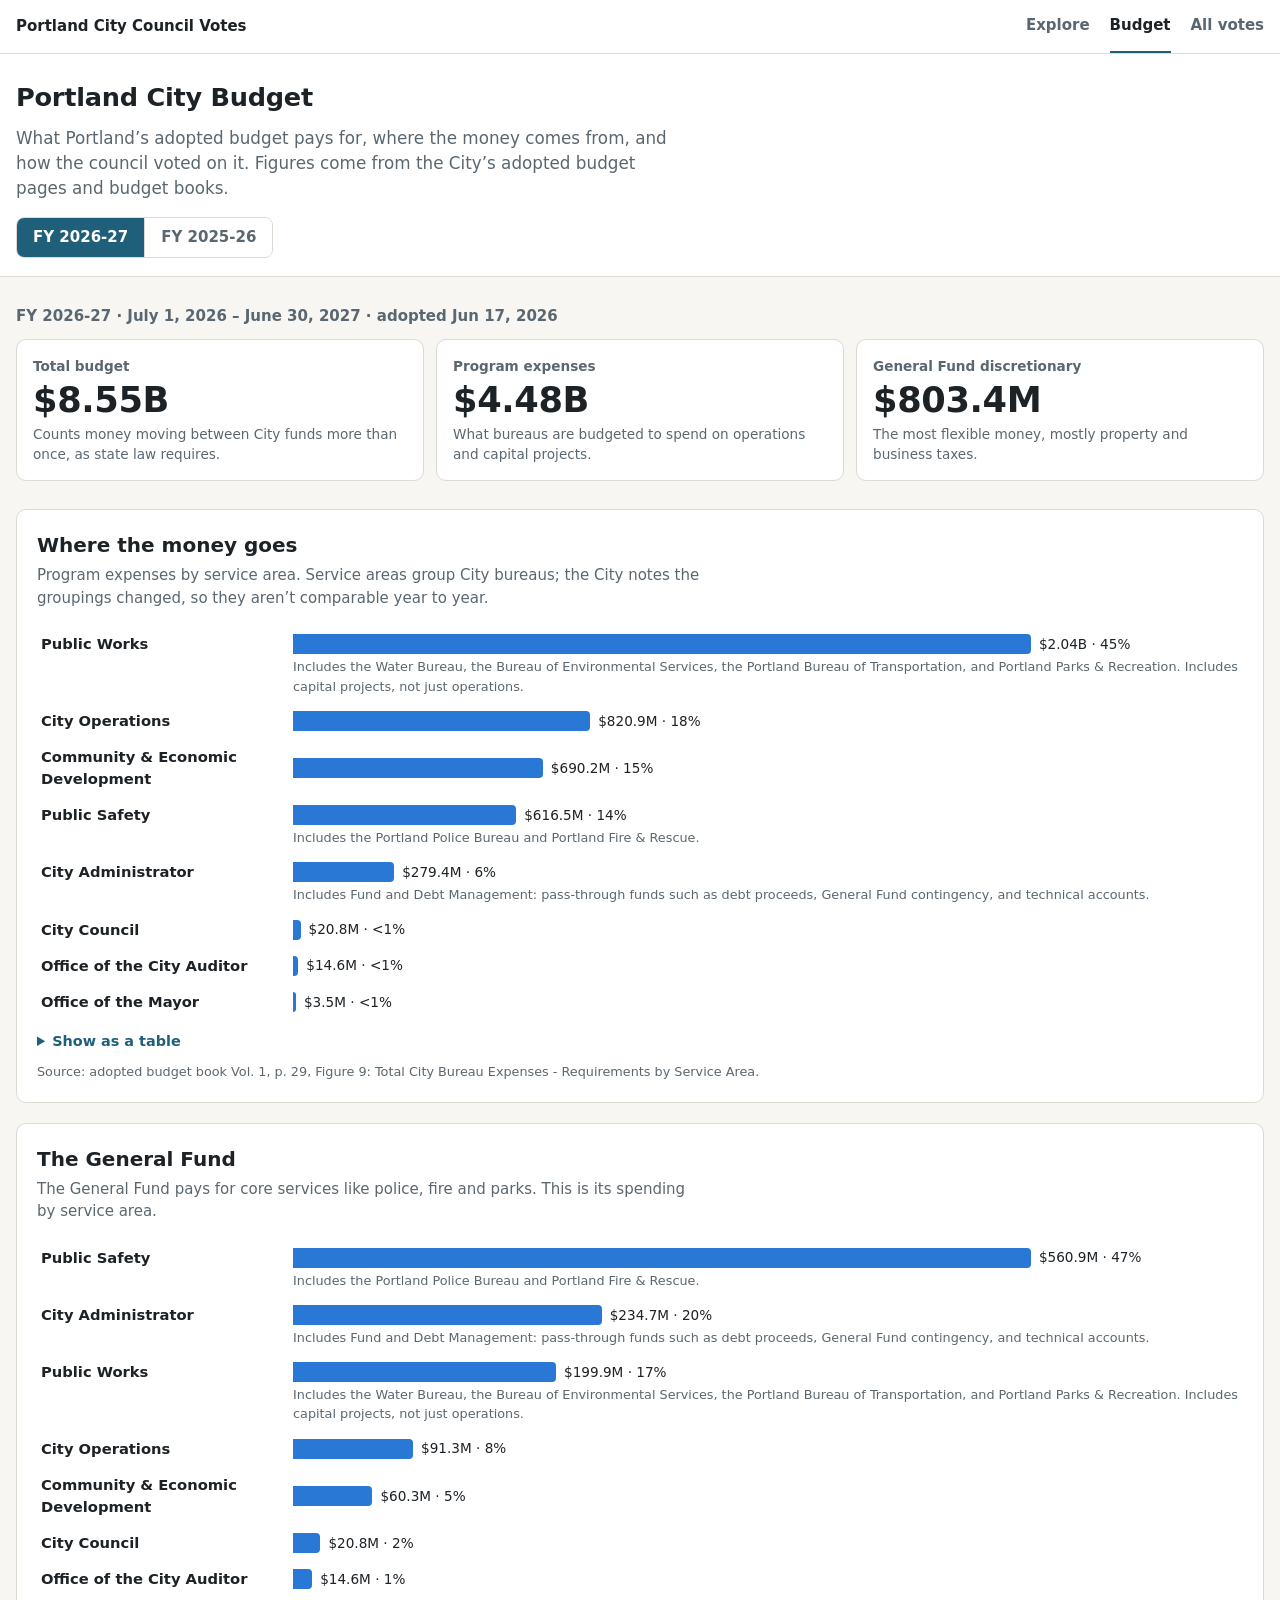
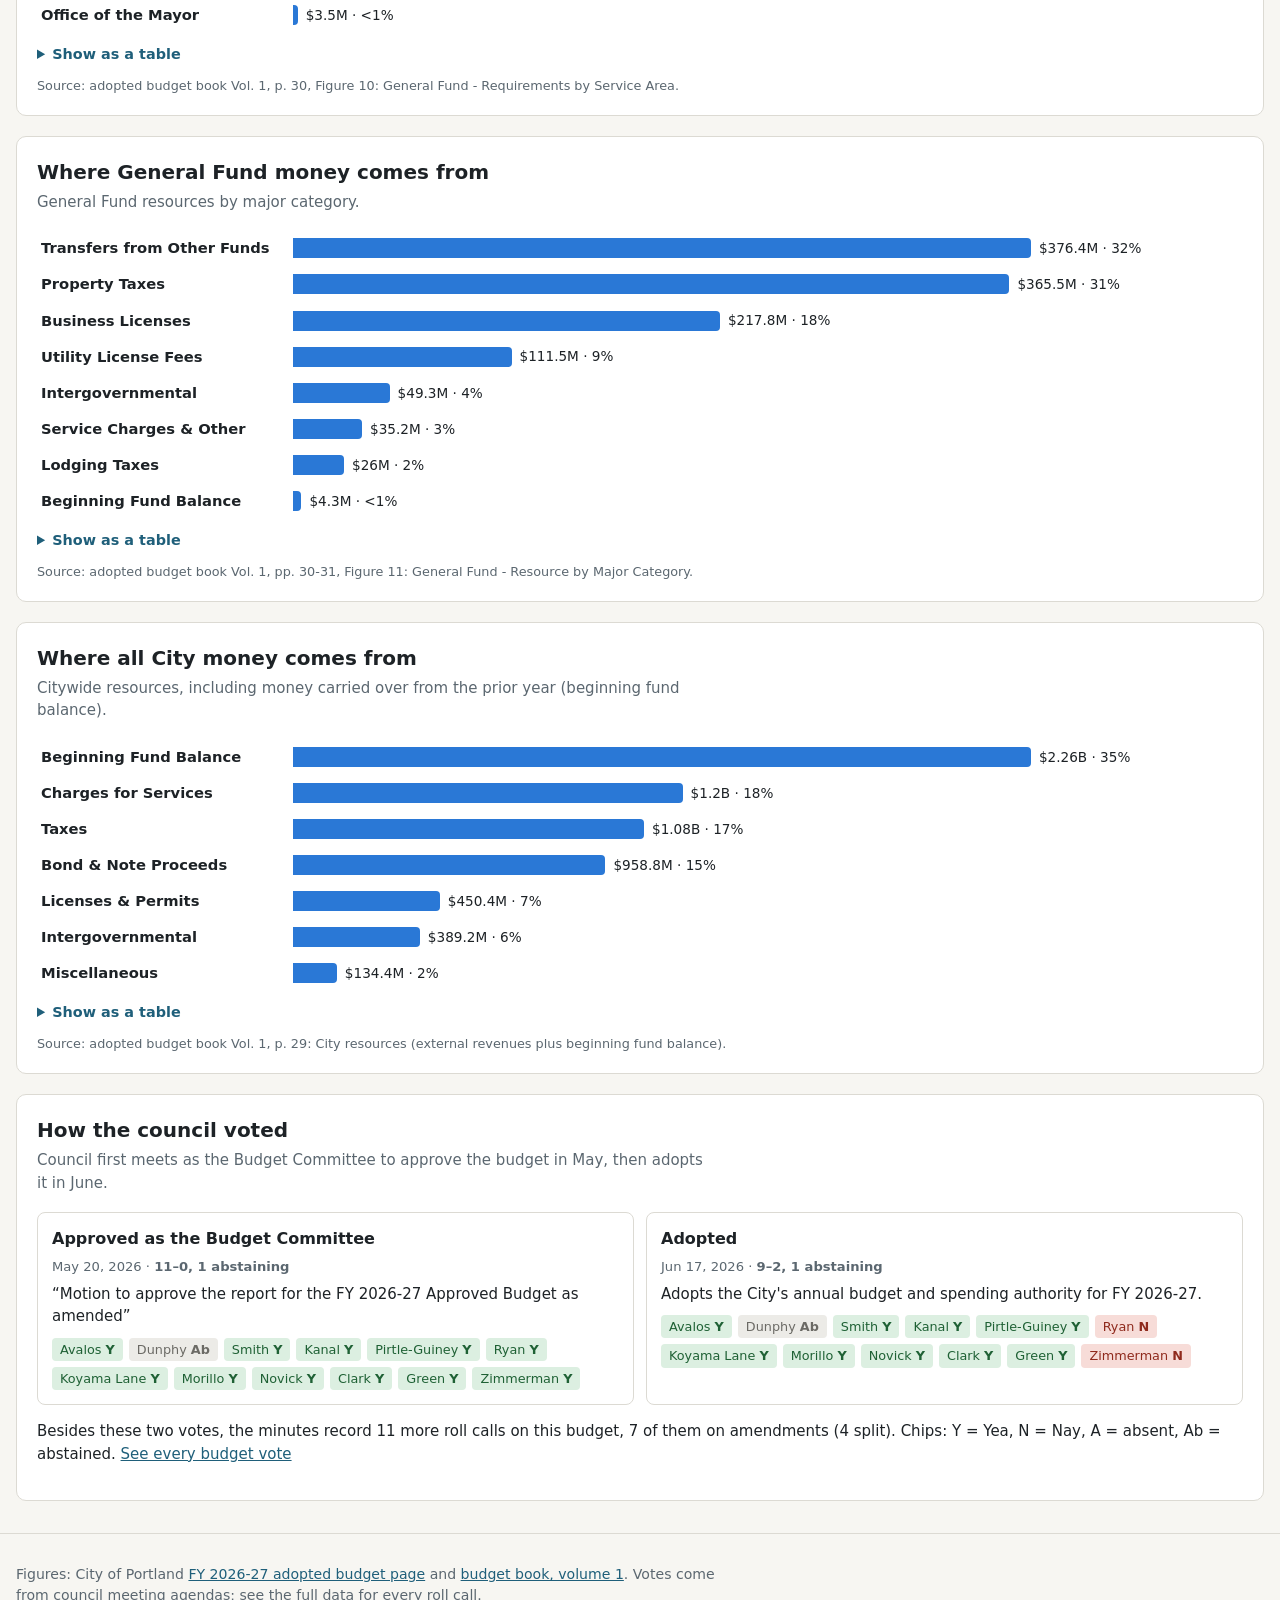
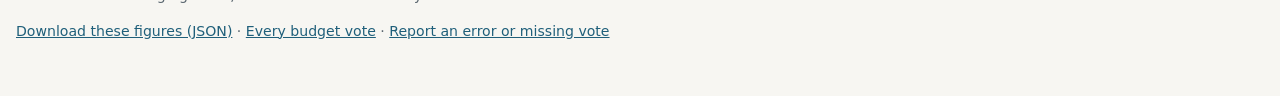
==== commit 31fa10b4: "Add "Report an error" links backed by a GitHub issue form Every vote row on the data page links to a" ====
--- a/budget.html
+++ b/budget.html
@@ -5,7 +5,7 @@
   <meta name="viewport" content="width=device-width, initial-scale=1">
   <title>City Budget · Portland City Council Votes</title>
   <meta name="description" content="Portland's adopted city budget broken down: where the money goes, where it comes from, and how the council voted on it.">
-  <link rel="stylesheet" href="assets/style.css?v=20260923f">
+  <link rel="stylesheet" href="assets/style.css?v=20260923g">
 </head>
 <body>
   <nav class="site-nav">
@@ -31,10 +31,10 @@
 
   <footer class="site-footer wrap">
     <p id="sources"></p>
-    <p><a href="data/budget.json" download>Download these figures (JSON)</a> · <a href="data.html#theme=FY+Budget&amp;show=all">Every budget vote</a></p>
+    <p><a href="data/budget.json" download>Download these figures (JSON)</a> · <a href="data.html#theme=FY+Budget&amp;show=all">Every budget vote</a> · <a href="https://github.com/Portland-City-Council-Votes/pdxcouncilvotes/issues/new?template=report-error.yml" target="_blank" rel="noopener">Report an error or missing vote</a></p>
   </footer>
 
-  <script src="assets/common.js?v=20260923f"></script>
-  <script src="assets/budget.js?v=20260923f"></script>
+  <script src="assets/common.js?v=20260923g"></script>
+  <script src="assets/budget.js?v=20260923g"></script>
 </body>
 </html>
--- a/assets/style.css
+++ b/assets/style.css
@@ -528,6 +528,8 @@
 .votes tr.is-motion td { background: color-mix(in srgb, var(--bg) 45%, var(--surface)); }
 .item-title:hover { text-decoration: underline; }
 .synopsis { margin: 4px 0 0; }
+.report { display: inline-block; margin-top: 4px; font-size: 0.78rem; color: var(--muted); }
+.report:hover { color: var(--accent); }
 .meta { margin: 4px 0 0; font-size: 0.82rem; color: var(--muted); }
 .c-item.has-news { min-width: 420px; max-width: 620px; }
 .thumbs {
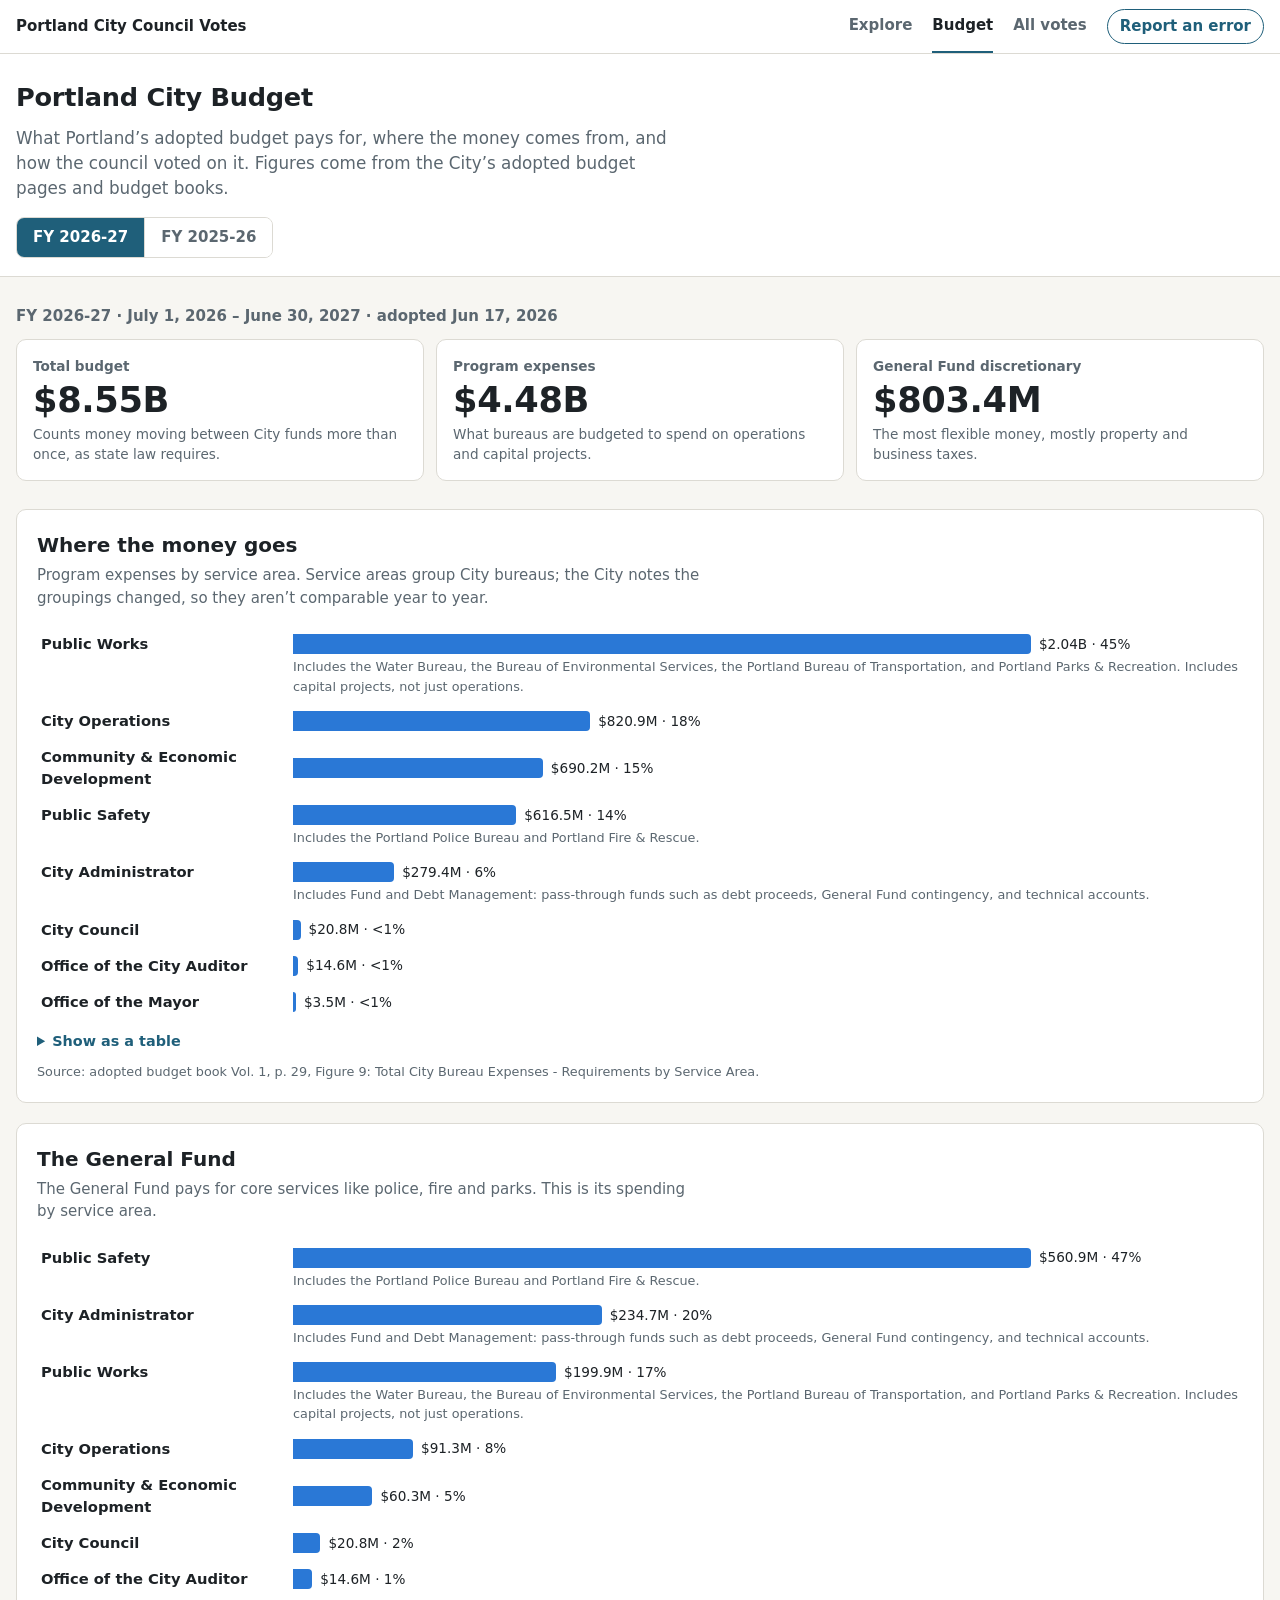
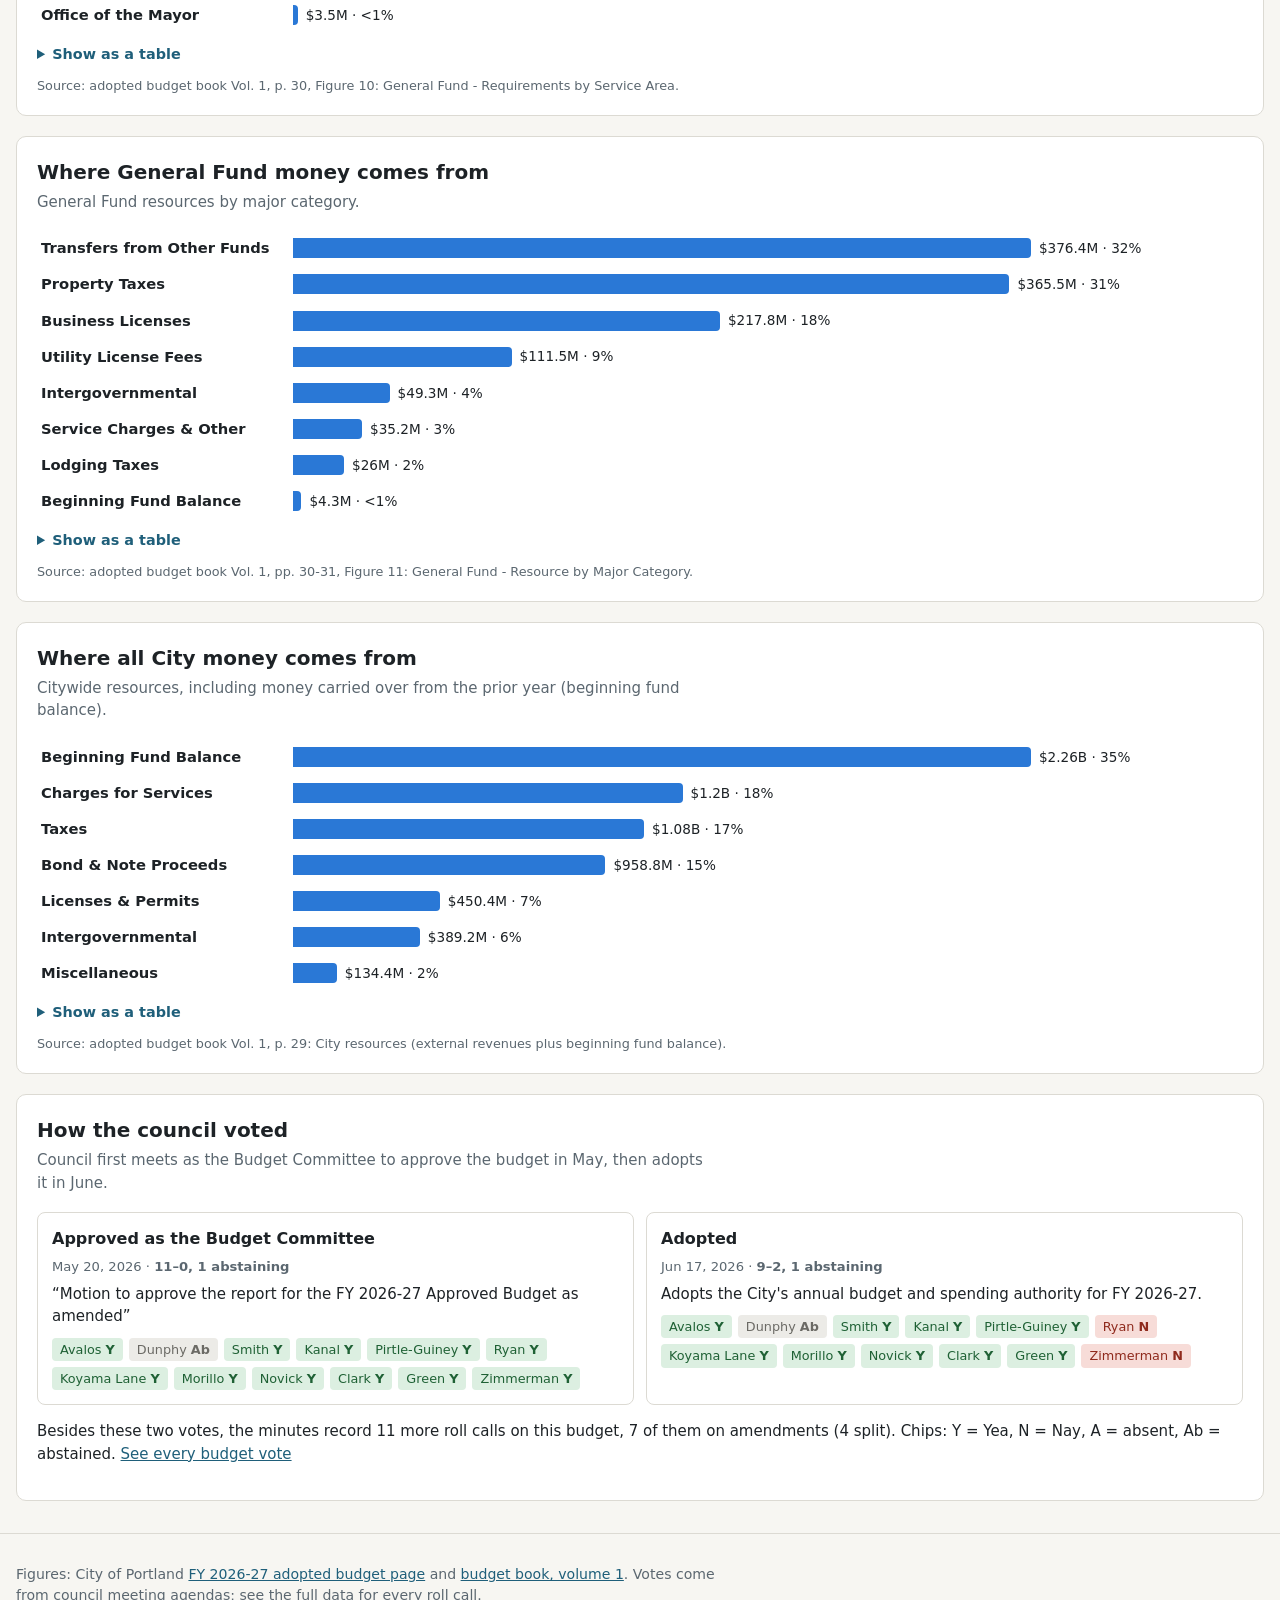
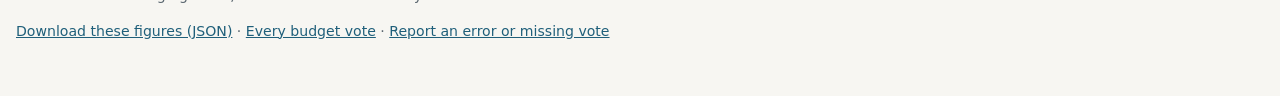
==== commit 5d908ee2: "Add a visible "Report an error" button to the top bar The report link was only in the footer and on " ====
--- a/budget.html
+++ b/budget.html
@@ -5,7 +5,7 @@
   <meta name="viewport" content="width=device-width, initial-scale=1">
   <title>City Budget · Portland City Council Votes</title>
   <meta name="description" content="Portland's adopted city budget broken down: where the money goes, where it comes from, and how the council voted on it.">
-  <link rel="stylesheet" href="assets/style.css?v=20260923g">
+  <link rel="stylesheet" href="assets/style.css?v=20260923h">
 </head>
 <body>
   <nav class="site-nav">
@@ -14,6 +14,7 @@
       <a href="./">Explore</a>
       <a href="budget.html" aria-current="page">Budget</a>
       <a href="data.html">All votes</a>
+      <a class="nav-report" href="https://github.com/Portland-City-Council-Votes/pdxcouncilvotes/issues/new?template=report-error.yml" target="_blank" rel="noopener">Report<span class="long"> an error</span></a>
     </div>
   </nav>
 
@@ -34,7 +35,7 @@
     <p><a href="data/budget.json" download>Download these figures (JSON)</a> · <a href="data.html#theme=FY+Budget&amp;show=all">Every budget vote</a> · <a href="https://github.com/Portland-City-Council-Votes/pdxcouncilvotes/issues/new?template=report-error.yml" target="_blank" rel="noopener">Report an error or missing vote</a></p>
   </footer>
 
-  <script src="assets/common.js?v=20260923g"></script>
-  <script src="assets/budget.js?v=20260923g"></script>
+  <script src="assets/common.js?v=20260923h"></script>
+  <script src="assets/budget.js?v=20260923h"></script>
 </body>
 </html>
--- a/assets/style.css
+++ b/assets/style.css
@@ -107,9 +107,24 @@
   overflow: hidden;
   text-overflow: ellipsis;
 }
+.site-nav .nav-report {
+  color: var(--accent);
+  border: 1px solid var(--accent);
+  border-radius: 999px;
+  padding: 5px 12px;
+  white-space: nowrap;
+}
+.site-nav .nav-report:hover { background: var(--accent-soft); }
 @media (max-width: 480px) {
-  .site-nav .wrap { flex-wrap: nowrap; gap: 14px; }
-  .site-nav a { font-size: 0.9rem; }
+  .site-nav .wrap { gap: 0 12px; }
+  .site-nav a { font-size: 0.9rem; padding: 10px 0; white-space: nowrap; }
+  .site-nav .brand { flex-basis: 100%; padding-bottom: 0; }
+  .site-nav .nav-report { padding: 3px 9px; margin-left: auto; }
+  .site-nav .nav-report .long { display: none; }
+}
+@media (max-width: 340px) {
+  .site-nav .wrap { gap: 0 10px; }
+  .site-nav a { font-size: 0.84rem; }
 }
 
 /* Headers */
@@ -341,12 +356,12 @@
 }
 .as-table { margin-top: 12px; }
 .as-table summary { cursor: pointer; color: var(--accent); font-weight: 600; font-size: 0.9rem; }
-.mini-table { margin-top: 8px; border-collapse: collapse; font-size: 0.88rem; font-variant-numeric: tabular-nums; }
+.mini-table { display: block; max-width: 100%; overflow-x: auto; margin-top: 8px; border-collapse: collapse; font-size: 0.88rem; font-variant-numeric: tabular-nums; }
 .mini-table th, .mini-table td { padding: 4px 12px 4px 0; border-bottom: 1px solid var(--rule); text-align: left; }
 .mini-table td { text-align: right; }
 .mini-table tfoot th, .mini-table tfoot td { font-weight: 700; border-bottom: 0; }
 .chart-source { margin: 10px 0 0; font-size: 0.8rem; color: var(--muted); }
-.vote-cards { display: grid; grid-template-columns: repeat(auto-fit, minmax(300px, 1fr)); gap: 12px; margin-bottom: 12px; }
+.vote-cards { display: grid; grid-template-columns: repeat(auto-fit, minmax(min(300px, 100%), 1fr)); gap: 12px; margin-bottom: 12px; }
 .vote-card { padding: 14px; border: 1px solid var(--rule); border-radius: 8px; }
 .vote-card h3 { margin: 0; font-size: 1rem; }
 .vote-card p { margin: 6px 0 0; }
